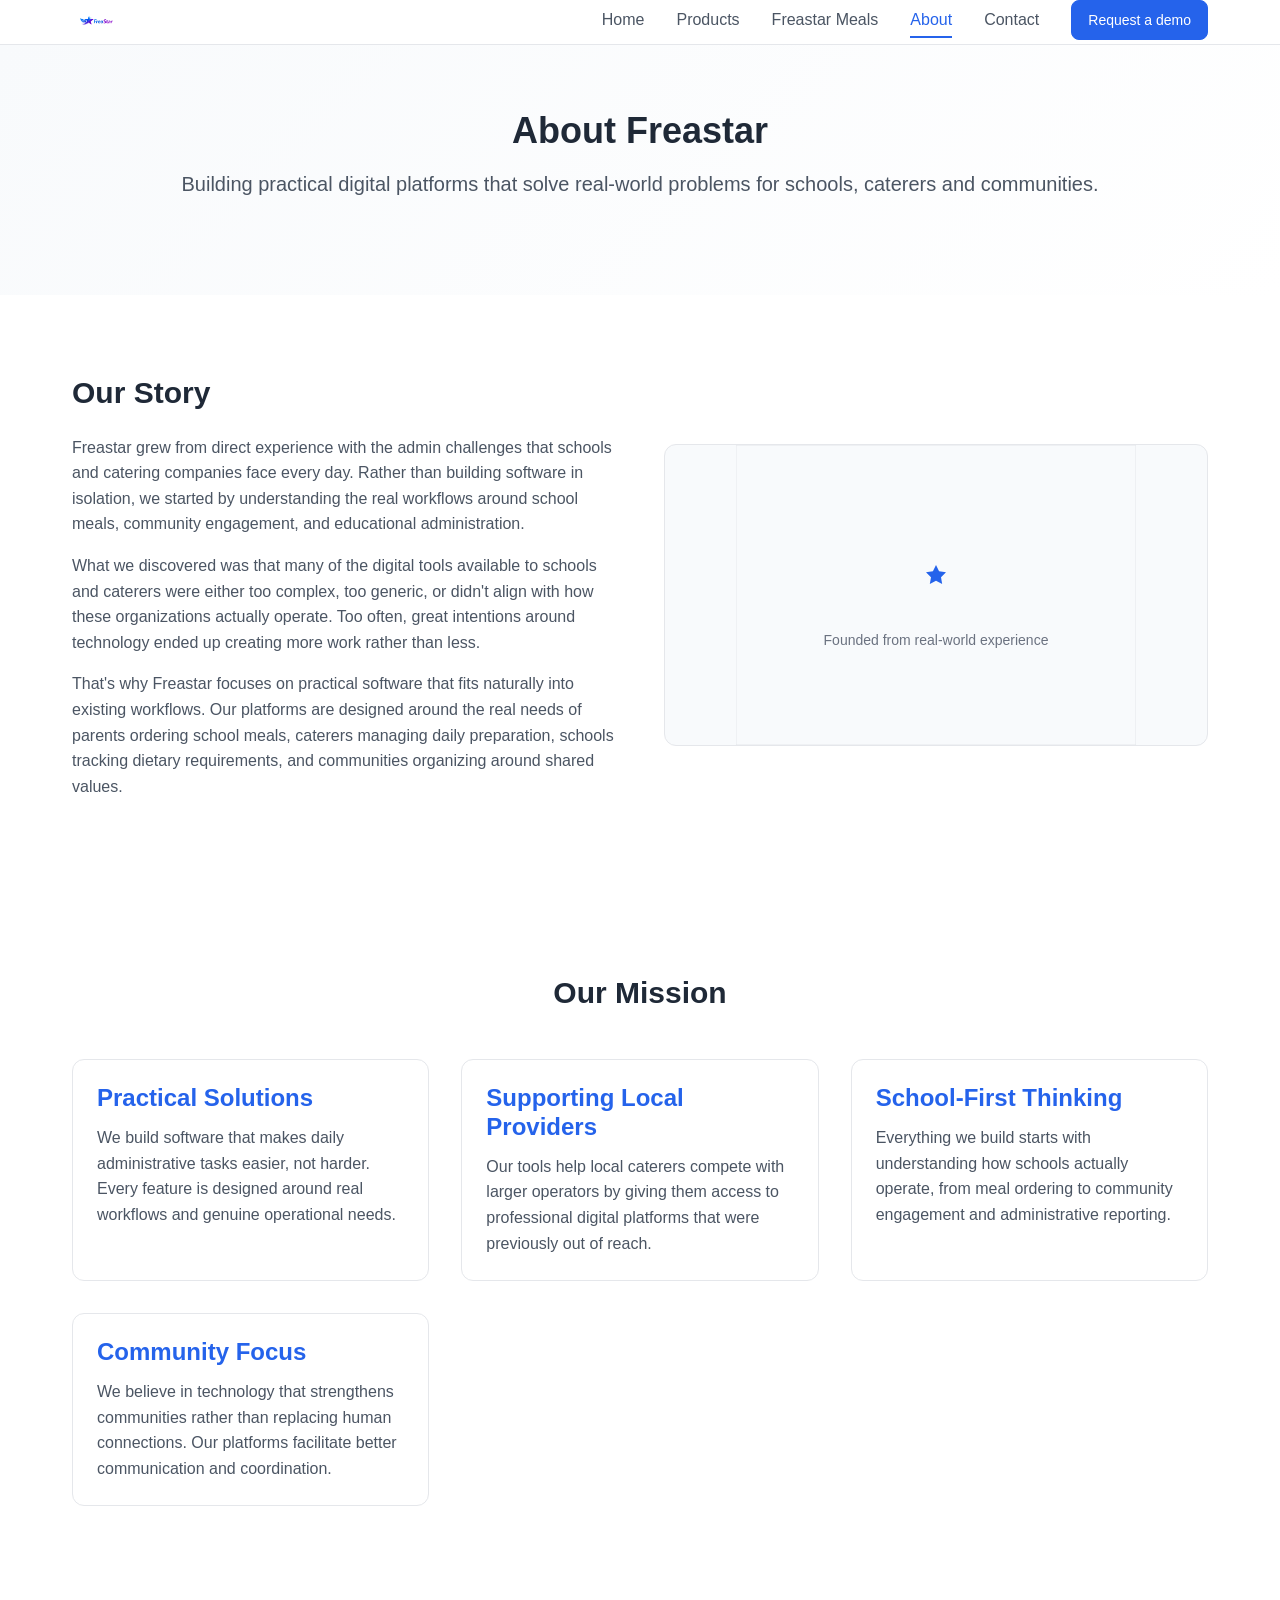
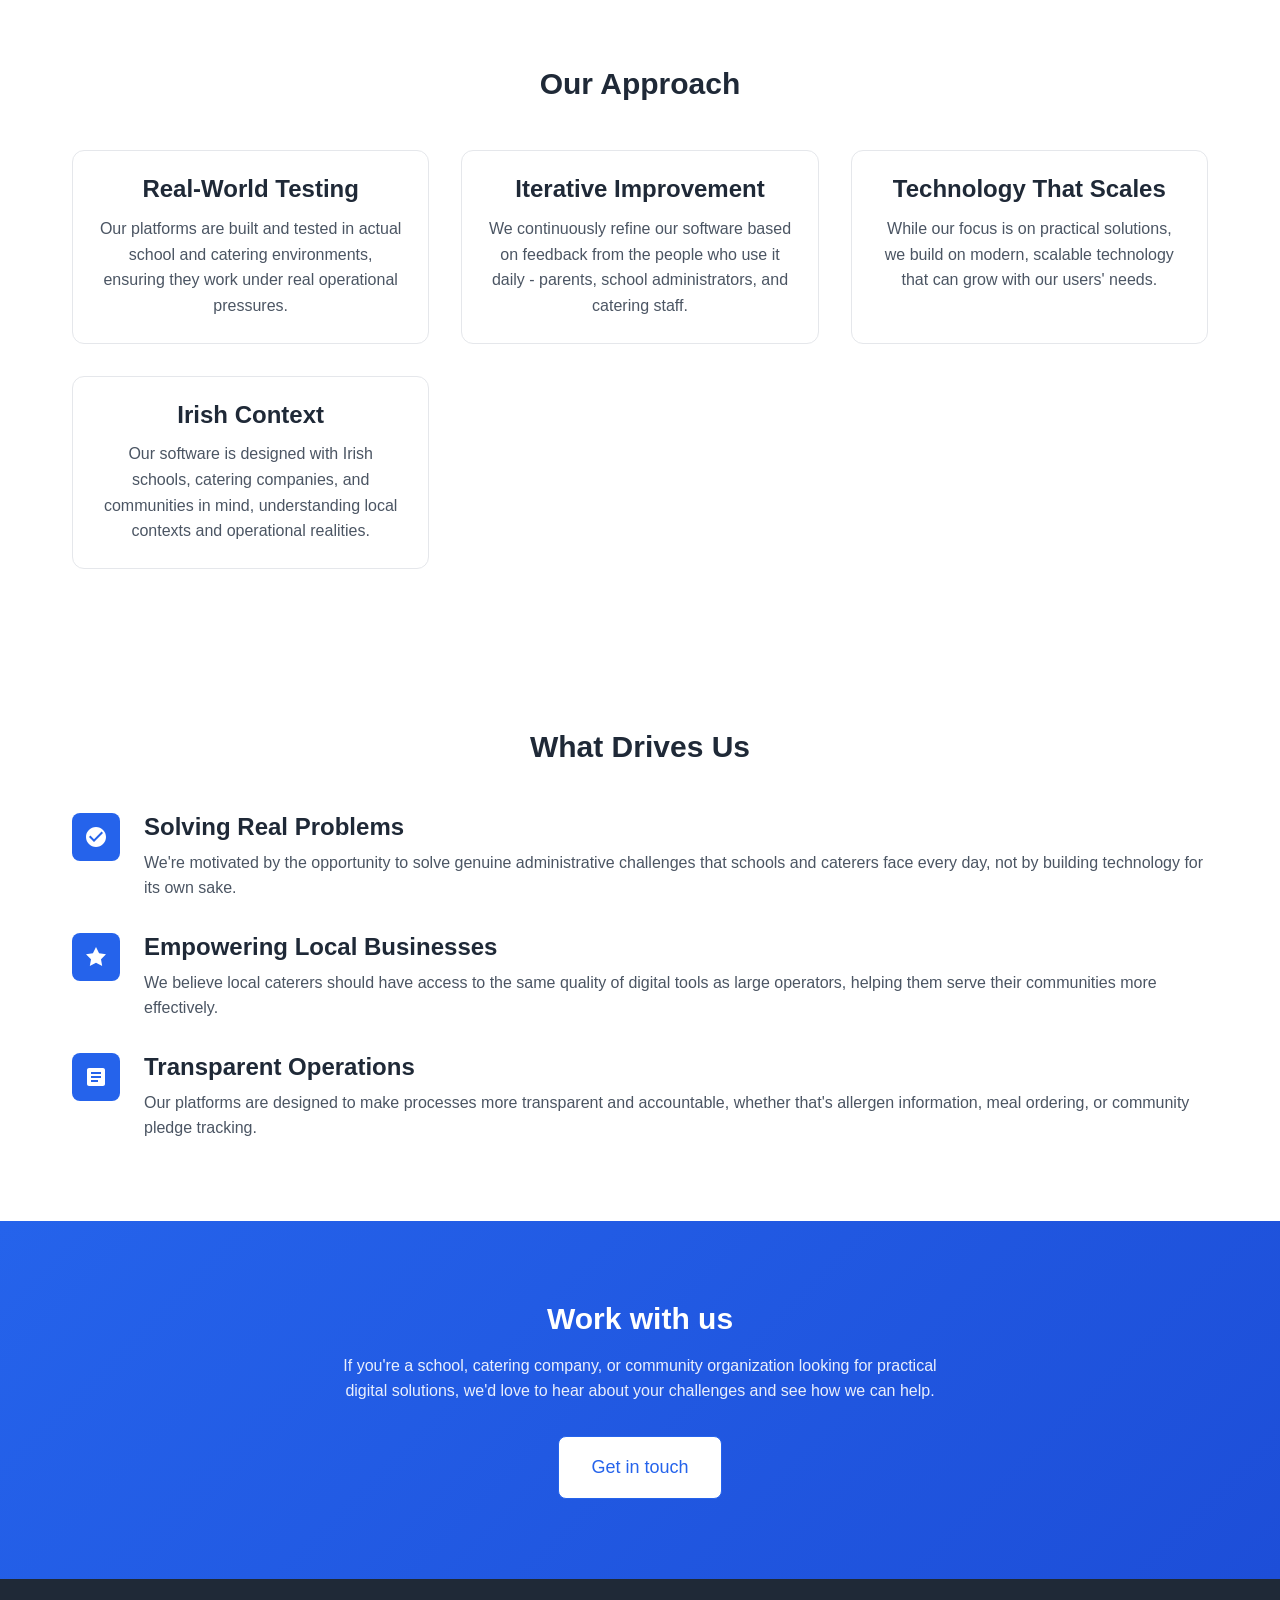
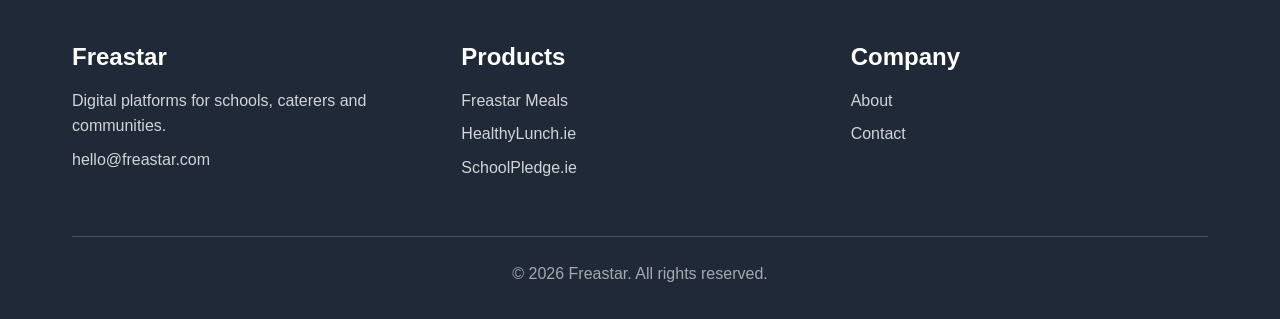
==== about.html @ dcd6482a "Update website with new assets and enhanced visuals Major improvements: - Added new live logo (logo-" ====
<!DOCTYPE html>
<html lang="en">
<head>
    <meta charset="UTF-8">
    <meta name="viewport" content="width=device-width, initial-scale=1.0">
    <title>About - Freastar</title>
    <meta name="description" content="Learn about Freastar's mission to build practical digital platforms for schools, caterers and communities. Founded from real-world school and catering workflows.">
    <link rel="canonical" href="https://freastar.com/about.html">
    
    <!-- Open Graph -->
    <meta property="og:title" content="About - Freastar">
    <meta property="og:description" content="Learn about Freastar's mission to build practical digital platforms for schools, caterers and communities.">
    <meta property="og:type" content="website">
    <meta property="og:url" content="https://freastar.com/about.html">
    
    <!-- Twitter Card -->
    <meta name="twitter:card" content="summary">
    <meta name="twitter:title" content="About - Freastar">
    <meta name="twitter:description" content="Practical digital platforms for schools, caterers and communities.">
    
    <!-- Favicons -->
    <link rel="icon" type="image/x-icon" href="favicon.ico">
    <link rel="icon" type="image/png" sizes="32x32" href="favicon.png">
    <link rel="apple-touch-icon" sizes="192x192" href="favicon.png">
    
    <link rel="stylesheet" href="styles.css">
</head>
<body>
    <header class="header">
        <nav class="nav container">
            <div class="nav__brand">
                <a href="/" class="nav__logo">
                    <img src="logo-live.png" alt="Freastar" class="nav__logo-image">
                </a>
            </div>
            <button class="nav__toggle" aria-label="Toggle navigation" aria-expanded="false">
                <span></span>
                <span></span>
                <span></span>
            </button>
            <ul class="nav__menu">
                <li><a href="/" class="nav__link">Home</a></li>
                <li><a href="products.html" class="nav__link">Products</a></li>
                <li><a href="freastar-meals.html" class="nav__link">Freastar Meals</a></li>
                <li><a href="about.html" class="nav__link nav__link--active">About</a></li>
                <li><a href="contact.html" class="nav__link">Contact</a></li>
                <li><a href="contact.html" class="button button--small">Request a demo</a></li>
            </ul>
        </nav>
    </header>

    <main>
        <section class="hero hero--page">
            <div class="container">
                <h1>About Freastar</h1>
                <p class="hero__subtitle">Building practical digital platforms that solve real-world problems for schools, caterers and communities.</p>
            </div>
        </section>

        <section class="section story">
            <div class="container">
                <div class="content-split">
                    <div class="content-split__text">
                        <h2>Our Story</h2>
                        <p>Freastar grew from direct experience with the admin challenges that schools and catering companies face every day. Rather than building software in isolation, we started by understanding the real workflows around school meals, community engagement, and educational administration.</p>
                        
                        <p>What we discovered was that many of the digital tools available to schools and caterers were either too complex, too generic, or didn't align with how these organizations actually operate. Too often, great intentions around technology ended up creating more work rather than less.</p>
                        
                        <p>That's why Freastar focuses on practical software that fits naturally into existing workflows. Our platforms are designed around the real needs of parents ordering school meals, caterers managing daily preparation, schools tracking dietary requirements, and communities organizing around shared values.</p>
                    </div>
                    <div class="content-split__visual">
                        <div class="placeholder-image">
                            <svg viewBox="0 0 400 300" aria-hidden="true">
                                <rect width="400" height="300" fill="var(--surface)" stroke="var(--border)"/>
                                <path d="M200 120l3.09 6.26L210 127.27l-5 4.87 1.18 6.88L200 135.77l-6.18 3.25L195 132.14 190 127.27l6.91-1.01L200 120z" fill="var(--primary)"/>
                                <text x="200" y="200" text-anchor="middle" fill="var(--muted)" font-size="14">Founded from real-world experience</text>
                            </svg>
                        </div>
                    </div>
                </div>
            </div>
        </section>

        <section class="section mission">
            <div class="container">
                <h2 class="section__title">Our Mission</h2>
                <div class="mission-grid">
                    <div class="mission-card">
                        <h3>Practical Solutions</h3>
                        <p>We build software that makes daily administrative tasks easier, not harder. Every feature is designed around real workflows and genuine operational needs.</p>
                    </div>
                    
                    <div class="mission-card">
                        <h3>Supporting Local Providers</h3>
                        <p>Our tools help local caterers compete with larger operators by giving them access to professional digital platforms that were previously out of reach.</p>
                    </div>
                    
                    <div class="mission-card">
                        <h3>School-First Thinking</h3>
                        <p>Everything we build starts with understanding how schools actually operate, from meal ordering to community engagement and administrative reporting.</p>
                    </div>
                    
                    <div class="mission-card">
                        <h3>Community Focus</h3>
                        <p>We believe in technology that strengthens communities rather than replacing human connections. Our platforms facilitate better communication and coordination.</p>
                    </div>
                </div>
            </div>
        </section>

        <section class="section approach">
            <div class="container">
                <h2 class="section__title">Our Approach</h2>
                <div class="card-grid card-grid--two">
                    <div class="feature-card">
                        <h3>Real-World Testing</h3>
                        <p>Our platforms are built and tested in actual school and catering environments, ensuring they work under real operational pressures.</p>
                    </div>
                    
                    <div class="feature-card">
                        <h3>Iterative Improvement</h3>
                        <p>We continuously refine our software based on feedback from the people who use it daily - parents, school administrators, and catering staff.</p>
                    </div>
                    
                    <div class="feature-card">
                        <h3>Technology That Scales</h3>
                        <p>While our focus is on practical solutions, we build on modern, scalable technology that can grow with our users' needs.</p>
                    </div>
                    
                    <div class="feature-card">
                        <h3>Irish Context</h3>
                        <p>Our software is designed with Irish schools, catering companies, and communities in mind, understanding local contexts and operational realities.</p>
                    </div>
                </div>
            </div>
        </section>

        <section class="section values">
            <div class="container">
                <h2 class="section__title">What Drives Us</h2>
                <div class="values-list">
                    <div class="value-item">
                        <div class="value-item__icon">
                            <svg viewBox="0 0 24 24" aria-hidden="true">
                                <path d="M12 2C6.48 2 2 6.48 2 12s4.48 10 10 10 10-4.48 10-10S17.52 2 12 2zm-2 15l-5-5 1.41-1.41L10 14.17l7.59-7.59L19 8l-9 9z"/>
                            </svg>
                        </div>
                        <div class="value-item__content">
                            <h3>Solving Real Problems</h3>
                            <p>We're motivated by the opportunity to solve genuine administrative challenges that schools and caterers face every day, not by building technology for its own sake.</p>
                        </div>
                    </div>
                    
                    <div class="value-item">
                        <div class="value-item__icon">
                            <svg viewBox="0 0 24 24" aria-hidden="true">
                                <path d="M12 2l3.09 6.26L22 9.27l-5 4.87 1.18 6.88L12 17.77l-6.18 3.25L7 14.14 2 9.27l6.91-1.01L12 2z"/>
                            </svg>
                        </div>
                        <div class="value-item__content">
                            <h3>Empowering Local Businesses</h3>
                            <p>We believe local caterers should have access to the same quality of digital tools as large operators, helping them serve their communities more effectively.</p>
                        </div>
                    </div>
                    
                    <div class="value-item">
                        <div class="value-item__icon">
                            <svg viewBox="0 0 24 24" aria-hidden="true">
                                <path d="M19 3H5c-1.1 0-2 .9-2 2v14c0 1.1.9 2 2 2h14c1.1 0 2-.9 2-2V5c0-1.1-.9-2-2-2zm-5 14H7v-2h7v2zm3-4H7v-2h10v2zm0-4H7V7h10v2z"/>
                            </svg>
                        </div>
                        <div class="value-item__content">
                            <h3>Transparent Operations</h3>
                            <p>Our platforms are designed to make processes more transparent and accountable, whether that's allergen information, meal ordering, or community pledge tracking.</p>
                        </div>
                    </div>
                </div>
            </div>
        </section>

        <section class="section cta">
            <div class="container">
                <div class="cta__content">
                    <h2>Work with us</h2>
                    <p>If you're a school, catering company, or community organization looking for practical digital solutions, we'd love to hear about your challenges and see how we can help.</p>
                    <a href="contact.html" class="button button--primary button--large">Get in touch</a>
                </div>
            </div>
        </section>
    </main>

    <footer class="footer">
        <div class="container">
            <div class="footer__content">
                <div class="footer__section">
                    <h3>Freastar</h3>
                    <p>Digital platforms for schools, caterers and communities.</p>
                    <p><a href="mailto:hello@freastar.com">hello@freastar.com</a></p>
                </div>
                
                <div class="footer__section">
                    <h3>Products</h3>
                    <ul>
                        <li><a href="freastar-meals.html">Freastar Meals</a></li>
                        <li><a href="healthylunch.html">HealthyLunch.ie</a></li>
                        <li><a href="schoolpledge.html">SchoolPledge.ie</a></li>
                    </ul>
                </div>
                
                <div class="footer__section">
                    <h3>Company</h3>
                    <ul>
                        <li><a href="about.html">About</a></li>
                        <li><a href="contact.html">Contact</a></li>
                    </ul>
                </div>
            </div>
            
            <div class="footer__bottom">
                <p>&copy; 2026 Freastar. All rights reserved.</p>
            </div>
        </div>
    </footer>

    <script src="script.js"></script>
</body>
</html>
---- styles.css ----
/* ===================================================================
   CSS CUSTOM PROPERTIES
   =================================================================== */

:root {
    /* Colors */
    --primary: #2563eb;
    --primary-dark: #1d4ed8;
    --accent: #3b82f6;
    --text: #1f2937;
    --text-light: #4b5563;
    --muted: #6b7280;
    --bg: #ffffff;
    --surface: #f8fafc;
    --border: #e5e7eb;
    --border-light: #f3f4f6;
    --success: #059669;
    --warning: #d97706;
    --error: #dc2626;
    
    /* Typography */
    --font-family: -apple-system, BlinkMacSystemFont, 'Segoe UI', Roboto, Oxygen, Ubuntu, Cantarell, sans-serif;
    --font-size-xs: 0.75rem;
    --font-size-sm: 0.875rem;
    --font-size-base: 1rem;
    --font-size-lg: 1.125rem;
    --font-size-xl: 1.25rem;
    --font-size-2xl: 1.5rem;
    --font-size-3xl: 1.875rem;
    --font-size-4xl: 2.25rem;
    --font-size-5xl: 3rem;
    
    /* Spacing */
    --space-1: 0.25rem;
    --space-2: 0.5rem;
    --space-3: 0.75rem;
    --space-4: 1rem;
    --space-5: 1.25rem;
    --space-6: 1.5rem;
    --space-8: 2rem;
    --space-10: 2.5rem;
    --space-12: 3rem;
    --space-16: 4rem;
    --space-20: 5rem;
    --space-24: 6rem;
    
    /* Layout */
    --container-max-width: 1200px;
    --container-padding: 1rem;
    --border-radius: 0.5rem;
    --border-radius-lg: 0.75rem;
    --shadow: 0 1px 3px 0 rgb(0 0 0 / 0.1), 0 1px 2px -1px rgb(0 0 0 / 0.1);
    --shadow-md: 0 4px 6px -1px rgb(0 0 0 / 0.1), 0 2px 4px -2px rgb(0 0 0 / 0.1);
    --shadow-lg: 0 10px 15px -3px rgb(0 0 0 / 0.1), 0 4px 6px -4px rgb(0 0 0 / 0.1);
    
    /* Breakpoints - for reference */
    --breakpoint-sm: 640px;
    --breakpoint-md: 768px;
    --breakpoint-lg: 1024px;
    --breakpoint-xl: 1280px;
}

/* ===================================================================
   RESET & BASE STYLES
   =================================================================== */

* {
    box-sizing: border-box;
}

html {
    font-size: 16px;
    line-height: 1.5;
    -webkit-text-size-adjust: 100%;
    -webkit-font-smoothing: antialiased;
    -moz-osx-font-smoothing: grayscale;
}

body {
    margin: 0;
    font-family: var(--font-family);
    font-size: var(--font-size-base);
    line-height: 1.6;
    color: var(--text);
    background-color: var(--bg);
}

img {
    max-width: 100%;
    height: auto;
}

a {
    color: var(--primary);
    text-decoration: none;
    transition: color 0.2s ease;
}

a:hover {
    color: var(--primary-dark);
    text-decoration: underline;
}

a:focus {
    outline: 2px solid var(--primary);
    outline-offset: 2px;
}

/* ===================================================================
   TYPOGRAPHY
   =================================================================== */

h1, h2, h3, h4, h5, h6 {
    margin: 0 0 var(--space-4) 0;
    font-weight: 600;
    line-height: 1.2;
    color: var(--text);
}

h1 {
    font-size: var(--font-size-4xl);
    font-weight: 700;
}

h2 {
    font-size: var(--font-size-3xl);
}

h3 {
    font-size: var(--font-size-2xl);
}

h4 {
    font-size: var(--font-size-xl);
}

h5 {
    font-size: var(--font-size-lg);
}

h6 {
    font-size: var(--font-size-base);
}

p {
    margin: 0 0 var(--space-4) 0;
    color: var(--text-light);
}

ul, ol {
    margin: 0 0 var(--space-4) 0;
    padding-left: var(--space-6);
    color: var(--text-light);
}

li {
    margin-bottom: var(--space-1);
}

/* ===================================================================
   LAYOUT UTILITIES
   =================================================================== */

.container {
    max-width: var(--container-max-width);
    margin: 0 auto;
    padding: 0 var(--container-padding);
}

.section {
    padding: var(--space-16) 0;
}

.section__title {
    text-align: center;
    margin-bottom: var(--space-12);
}

.section__intro {
    text-align: center;
    font-size: var(--font-size-lg);
    max-width: 800px;
    margin: 0 auto var(--space-12) auto;
    color: var(--text-light);
}

.eyebrow {
    display: inline-block;
    font-size: var(--font-size-sm);
    font-weight: 600;
    text-transform: uppercase;
    letter-spacing: 0.05em;
    color: var(--primary);
    margin-bottom: var(--space-2);
}

.badge {
    display: inline-block;
    padding: var(--space-1) var(--space-3);
    background-color: var(--surface);
    color: var(--text);
    border-radius: var(--border-radius);
    font-size: var(--font-size-sm);
    font-weight: 500;
}

/* ===================================================================
   GRID SYSTEMS
   =================================================================== */

.card-grid {
    display: grid;
    gap: var(--space-8);
    grid-template-columns: 1fr;
}

.card-grid--two {
    grid-template-columns: repeat(auto-fit, minmax(300px, 1fr));
}

.card-grid--three {
    grid-template-columns: repeat(auto-fit, minmax(280px, 1fr));
}

.features-grid {
    display: grid;
    gap: var(--space-6);
    grid-template-columns: repeat(auto-fit, minmax(250px, 1fr));
}

.products-grid {
    display: grid;
    gap: var(--space-10);
    grid-template-columns: 1fr;
}

.contact-grid {
    display: grid;
    gap: var(--space-12);
    grid-template-columns: 1fr;
}

.mission-grid {
    display: grid;
    gap: var(--space-8);
    grid-template-columns: repeat(auto-fit, minmax(280px, 1fr));
}

.faq-grid {
    display: grid;
    gap: var(--space-8);
    grid-template-columns: repeat(auto-fit, minmax(300px, 1fr));
}

/* ===================================================================
   HEADER & NAVIGATION
   =================================================================== */

.header {
    background-color: var(--bg);
    border-bottom: 1px solid var(--border);
    position: sticky;
    top: 0;
    z-index: 100;
    backdrop-filter: blur(8px);
}

.nav {
    display: flex;
    align-items: center;
    justify-content: space-between;
    padding: var(--space-4) var(--container-padding);
}

.nav__brand {
    flex-shrink: 0;
}

.nav__logo {
    display: flex;
    align-items: center;
    text-decoration: none;
}

.nav__logo:hover {
    text-decoration: none;
}

.nav__logo-image {
    height: 36px;
    width: auto;
    transition: transform 0.2s ease;
}

.nav__logo:hover .nav__logo-image {
    transform: scale(1.05);
}

.nav__logo-fallback {
    display: none;
    align-items: center;
    gap: var(--space-2);
    font-size: var(--font-size-xl);
    font-weight: 700;
    color: var(--text);
}

.star-icon {
    width: 24px;
    height: 24px;
    fill: var(--primary);
}

.nav__toggle {
    display: none;
    flex-direction: column;
    gap: 4px;
    background: none;
    border: none;
    padding: var(--space-2);
    cursor: pointer;
}

.nav__toggle span {
    width: 24px;
    height: 2px;
    background-color: var(--text);
    transition: all 0.2s ease;
}

.nav__menu {
    display: flex;
    align-items: center;
    gap: var(--space-8);
    list-style: none;
    margin: 0;
    padding: 0;
}

.nav__link {
    font-weight: 500;
    color: var(--text-light);
    text-decoration: none;
    padding: var(--space-2) 0;
    border-bottom: 2px solid transparent;
    transition: all 0.2s ease;
}

.nav__link:hover {
    color: var(--primary);
    text-decoration: none;
}

.nav__link--active {
    color: var(--primary);
    border-bottom-color: var(--primary);
}

/* ===================================================================
   BUTTONS
   =================================================================== */

.button {
    display: inline-block;
    padding: var(--space-3) var(--space-6);
    background-color: var(--primary);
    color: white;
    text-decoration: none;
    border-radius: var(--border-radius);
    font-weight: 500;
    transition: all 0.2s ease;
    border: 1px solid var(--primary);
    cursor: pointer;
    font-size: var(--font-size-base);
    text-align: center;
}

.button:hover {
    background-color: var(--primary-dark);
    border-color: var(--primary-dark);
    color: white;
    text-decoration: none;
    transform: translateY(-1px);
    box-shadow: var(--shadow-md);
}

.button:focus {
    outline: 2px solid var(--primary);
    outline-offset: 2px;
}

.button--small {
    padding: var(--space-2) var(--space-4);
    font-size: var(--font-size-sm);
}

.button--large {
    padding: var(--space-4) var(--space-8);
    font-size: var(--font-size-lg);
}

.button--secondary {
    background-color: transparent;
    color: var(--primary);
    border-color: var(--border);
}

.button--secondary:hover {
    background-color: var(--surface);
    color: var(--primary-dark);
    border-color: var(--primary);
}

.button--outline {
    background-color: transparent;
    color: var(--primary);
    border-color: var(--primary);
}

.button--outline:hover {
    background-color: var(--primary);
    color: white;
}

.button:disabled {
    opacity: 0.5;
    cursor: not-allowed;
    transform: none;
}

.button:disabled:hover {
    background-color: var(--primary);
    transform: none;
    box-shadow: none;
}

/* ===================================================================
   CARDS
   =================================================================== */

.product-card {
    background-color: var(--bg);
    border: 1px solid var(--border);
    border-radius: var(--border-radius-lg);
    padding: var(--space-8);
    box-shadow: var(--shadow);
    transition: all 0.2s ease;
}

.product-card:hover {
    transform: translateY(-4px);
    box-shadow: var(--shadow-lg);
}

.product-card__header h3 {
    margin-bottom: var(--space-2);
}

.product-card__subtitle {
    color: var(--muted);
    font-size: var(--font-size-sm);
    margin-bottom: var(--space-4);
}

.product-card__content {
    margin-bottom: var(--space-6);
}

.product-card__footer {
    margin-top: auto;
}

.product-detail-card {
    background-color: var(--bg);
    border: 1px solid var(--border);
    border-radius: var(--border-radius-lg);
    padding: var(--space-10);
    box-shadow: var(--shadow);
}

.product-detail-card__header h2 {
    margin-bottom: var(--space-2);
}

.product-detail-card__subtitle {
    color: var(--muted);
    font-size: var(--font-size-lg);
    margin-bottom: var(--space-6);
}

.product-detail-card__content h3 {
    margin: var(--space-6) 0 var(--space-3) 0;
    font-size: var(--font-size-lg);
}

.product-detail-card__footer {
    margin-top: var(--space-8);
    display: flex;
    gap: var(--space-4);
    flex-wrap: wrap;
}

.feature-card {
    text-align: center;
    padding: var(--space-6);
    background-color: var(--bg);
    border: 1px solid var(--border);
    border-radius: var(--border-radius-lg);
    transition: all 0.2s ease;
}

.feature-card:hover {
    border-color: var(--primary);
    box-shadow: var(--shadow-md);
}

.feature-card__icon {
    margin-bottom: var(--space-4);
}

.feature-card__icon svg {
    width: 48px;
    height: 48px;
    fill: var(--primary);
}

.feature-card__icon img {
    width: 48px;
    height: 48px;
    object-fit: contain;
}

.feature-card h3 {
    margin-bottom: var(--space-3);
    color: var(--text);
}

.feature-card p {
    margin: 0;
    color: var(--text-light);
}

.feature-item {
    padding: var(--space-4);
    background-color: var(--surface);
    border-radius: var(--border-radius);
}

.feature-item h3 {
    margin-bottom: var(--space-2);
    font-size: var(--font-size-lg);
}

.feature-item p {
    margin: 0;
    color: var(--text-light);
}

.mission-card {
    padding: var(--space-6);
    background-color: var(--bg);
    border: 1px solid var(--border);
    border-radius: var(--border-radius-lg);
}

.mission-card h3 {
    margin-bottom: var(--space-3);
    color: var(--primary);
}

.mission-card p {
    margin: 0;
}

.benefit-card {
    padding: var(--space-6);
    background-color: var(--surface);
    border-radius: var(--border-radius-lg);
}

.benefit-card h3 {
    margin-bottom: var(--space-3);
    color: var(--text);
}

.benefit-card p {
    margin: 0;
}

/* ===================================================================
   HERO SECTIONS
   =================================================================== */

.hero {
    padding: var(--space-20) 0;
    background: linear-gradient(135deg, var(--surface) 0%, var(--bg) 100%);
    text-align: center;
}

.hero--page {
    padding: var(--space-16) 0;
}

.hero__content {
    max-width: 800px;
    margin: 0 auto;
}

.hero__title {
    margin-bottom: var(--space-6);
    font-size: var(--font-size-5xl);
    font-weight: 700;
    color: var(--text);
}

.hero__subtitle {
    font-size: var(--font-size-xl);
    color: var(--text-light);
    margin-bottom: var(--space-8);
    line-height: 1.5;
}

.hero__actions {
    display: flex;
    gap: var(--space-4);
    justify-content: center;
    flex-wrap: wrap;
    margin-bottom: var(--space-8);
}

.hero__highlight {
    padding: var(--space-4);
    background-color: var(--bg);
    border: 1px solid var(--primary);
    border-radius: var(--border-radius);
    color: var(--primary);
    font-weight: 500;
}

.hero__visual {
    margin-top: var(--space-8);
    text-align: center;
}

.hero__image {
    max-width: 100%;
    height: auto;
    border-radius: var(--border-radius-lg);
    box-shadow: var(--shadow-lg);
}

/* ===================================================================
   STEPS & PROCESSES
   =================================================================== */

.steps {
    display: grid;
    gap: var(--space-8);
    grid-template-columns: 1fr;
}

.step {
    display: flex;
    gap: var(--space-6);
    align-items: flex-start;
}

.step__number {
    flex-shrink: 0;
    width: 48px;
    height: 48px;
    background-color: var(--primary);
    color: white;
    border-radius: 50%;
    display: flex;
    align-items: center;
    justify-content: center;
    font-weight: 600;
    font-size: var(--font-size-lg);
}

.step__content h3 {
    margin-bottom: var(--space-2);
}

.step__content p {
    margin: 0;
    color: var(--text-light);
}

/* ===================================================================
   CONTENT LAYOUTS
   =================================================================== */

.content-split {
    display: grid;
    gap: var(--space-12);
    align-items: center;
    grid-template-columns: 1fr;
}

.content-split__text h2 {
    margin-bottom: var(--space-6);
}

.placeholder-image {
    background-color: var(--surface);
    border: 1px solid var(--border);
    border-radius: var(--border-radius-lg);
    display: flex;
    align-items: center;
    justify-content: center;
    min-height: 300px;
}

.placeholder-image svg {
    width: 100%;
    height: 100%;
    max-width: 400px;
    max-height: 300px;
}

/* ===================================================================
   VALUES & FAQ
   =================================================================== */

.values-list {
    display: grid;
    gap: var(--space-8);
    grid-template-columns: 1fr;
}

.value-item {
    display: flex;
    gap: var(--space-6);
    align-items: flex-start;
}

.value-item__icon {
    flex-shrink: 0;
    width: 48px;
    height: 48px;
    background-color: var(--primary);
    border-radius: var(--border-radius);
    display: flex;
    align-items: center;
    justify-content: center;
}

.value-item__icon svg {
    width: 24px;
    height: 24px;
    fill: white;
}

.value-item__content h3 {
    margin-bottom: var(--space-2);
}

.value-item__content p {
    margin: 0;
}

.faq-item {
    padding: var(--space-6);
    background-color: var(--surface);
    border-radius: var(--border-radius-lg);
}

.faq-item h3 {
    margin-bottom: var(--space-3);
    color: var(--text);
}

.faq-item p {
    margin: 0;
}

/* ===================================================================
   FORMS
   =================================================================== */

.form {
    background-color: var(--bg);
    padding: var(--space-8);
    border: 1px solid var(--border);
    border-radius: var(--border-radius-lg);
}

.form-notice {
    background-color: var(--surface);
    padding: var(--space-4);
    border-radius: var(--border-radius);
    margin-bottom: var(--space-6);
}

.form-notice p {
    margin: 0;
    color: var(--text);
}

.form-group {
    margin-bottom: var(--space-6);
}

.form-label {
    display: block;
    margin-bottom: var(--space-2);
    font-weight: 500;
    color: var(--text);
}

.form-input {
    width: 100%;
    padding: var(--space-3);
    border: 1px solid var(--border);
    border-radius: var(--border-radius);
    font-size: var(--font-size-base);
    transition: border-color 0.2s ease;
    background-color: var(--bg);
}

.form-input:focus {
    outline: none;
    border-color: var(--primary);
    box-shadow: 0 0 0 3px rgb(37 99 235 / 0.1);
}

.form-textarea {
    resize: vertical;
    min-height: 120px;
}

.form-help {
    display: block;
    margin-top: var(--space-1);
    font-size: var(--font-size-sm);
    color: var(--muted);
}

.form-actions {
    margin-top: var(--space-8);
}

.form-note {
    margin-top: var(--space-2);
    font-size: var(--font-size-sm);
    color: var(--muted);
}

/* ===================================================================
   CONTACT PAGE
   =================================================================== */

.contact-details {
    margin-bottom: var(--space-8);
}

.contact-item {
    display: flex;
    gap: var(--space-4);
    align-items: center;
    padding: var(--space-4);
    background-color: var(--surface);
    border-radius: var(--border-radius);
}

.contact-item__icon {
    flex-shrink: 0;
    width: 40px;
    height: 40px;
    background-color: var(--primary);
    border-radius: var(--border-radius);
    display: flex;
    align-items: center;
    justify-content: center;
}

.contact-item__icon svg {
    width: 20px;
    height: 20px;
    fill: white;
}

.contact-item__content h3 {
    margin: 0 0 var(--space-1) 0;
    font-size: var(--font-size-base);
}

.contact-item__content p {
    margin: 0;
    color: var(--text-light);
}

.contact-timing, .contact-services {
    margin-bottom: var(--space-8);
}

.contact-services ul {
    margin: var(--space-3) 0 0 0;
}

.contact-email {
    background-color: var(--bg);
    padding: var(--space-8);
    border: 1px solid var(--border);
    border-radius: var(--border-radius-lg);
    text-align: center;
}

.contact-email h2 {
    margin-bottom: var(--space-4);
    color: var(--text);
}

.email-cta p {
    font-size: var(--font-size-lg);
    color: var(--text-light);
    margin-bottom: var(--space-6);
}

.email-action {
    margin-bottom: var(--space-8);
}

.email-suggestions {
    background-color: var(--surface);
    padding: var(--space-6);
    border-radius: var(--border-radius);
    text-align: left;
}

.email-suggestions h3 {
    margin-bottom: var(--space-4);
    color: var(--text);
    text-align: center;
}

.email-suggestions ul {
    margin: 0;
    color: var(--text-light);
}

.email-suggestions li {
    margin-bottom: var(--space-2);
}

/* ===================================================================
   CTA SECTIONS
   =================================================================== */

.cta {
    background: linear-gradient(135deg, var(--primary) 0%, var(--primary-dark) 100%);
    color: white;
}

.cta__content {
    text-align: center;
    max-width: 600px;
    margin: 0 auto;
}

.cta h2 {
    color: white;
    margin-bottom: var(--space-4);
}

.cta p {
    color: white;
    opacity: 0.9;
    margin-bottom: var(--space-8);
}

.cta__actions {
    display: flex;
    gap: var(--space-4);
    justify-content: center;
    flex-wrap: wrap;
}

.cta .button--primary {
    background-color: white;
    color: var(--primary);
}

.cta .button--primary:hover {
    background-color: var(--surface);
    color: var(--primary-dark);
}

.cta .button--outline {
    border-color: white;
    color: white;
}

.cta .button--outline:hover {
    background-color: white;
    color: var(--primary);
}

/* ===================================================================
   FOOTER
   =================================================================== */

.footer {
    background-color: var(--text);
    color: white;
    padding: var(--space-16) 0 var(--space-8) 0;
}

.footer__content {
    display: grid;
    gap: var(--space-8);
    grid-template-columns: repeat(auto-fit, minmax(250px, 1fr));
    margin-bottom: var(--space-12);
}

.footer__section h3 {
    color: white;
    margin-bottom: var(--space-4);
}

.footer__section p {
    color: rgba(255, 255, 255, 0.8);
    margin-bottom: var(--space-2);
}

.footer__section ul {
    list-style: none;
    padding: 0;
    margin: 0;
}

.footer__section ul li {
    margin-bottom: var(--space-2);
}

.footer__section ul a {
    color: rgba(255, 255, 255, 0.8);
    text-decoration: none;
    transition: color 0.2s ease;
}

.footer__section ul a:hover {
    color: white;
    text-decoration: underline;
}

.footer__section a {
    color: rgba(255, 255, 255, 0.8);
    text-decoration: none;
}

.footer__section a:hover {
    color: white;
    text-decoration: underline;
}

.footer__bottom {
    border-top: 1px solid rgba(255, 255, 255, 0.2);
    padding-top: var(--space-6);
    text-align: center;
}

.footer__bottom p {
    color: rgba(255, 255, 255, 0.6);
    margin: 0;
}

/* ===================================================================
   RESPONSIVE DESIGN
   =================================================================== */

@media (max-width: 767px) {
    /* Mobile navigation */
    .nav__toggle {
        display: flex;
    }
    
    .nav__menu {
        display: none;
        position: absolute;
        top: 100%;
        left: 0;
        right: 0;
        background-color: var(--bg);
        border-top: 1px solid var(--border);
        flex-direction: column;
        align-items: stretch;
        padding: var(--space-4);
        gap: var(--space-2);
        box-shadow: var(--shadow-lg);
    }
    
    .nav__menu.nav__menu--open {
        display: flex;
    }
    
    .nav__link {
        padding: var(--space-3);
        text-align: center;
        border-bottom: none;
        border-radius: var(--border-radius);
    }
    
    .nav__link:hover, .nav__link--active {
        background-color: var(--surface);
    }
    
    /* Typography adjustments */
    .hero__title {
        font-size: var(--font-size-3xl);
    }
    
    .hero__subtitle {
        font-size: var(--font-size-lg);
    }
    
    .section__title {
        font-size: var(--font-size-2xl);
    }
    
    /* Layout adjustments */
    .hero__actions {
        flex-direction: column;
        align-items: center;
    }
    
    .step {
        flex-direction: column;
        text-align: center;
    }
    
    .step__number {
        align-self: center;
    }
    
    .value-item {
        flex-direction: column;
        text-align: center;
    }
    
    .value-item__icon {
        align-self: center;
    }
    
    .contact-grid {
        gap: var(--space-8);
    }
    
    .product-detail-card__footer {
        flex-direction: column;
    }
    
    .cta__actions {
        flex-direction: column;
        align-items: center;
    }
}

@media (min-width: 768px) {
    .container {
        padding: 0 var(--space-8);
    }
    
    .content-split {
        grid-template-columns: 1fr 1fr;
    }
    
    .contact-grid {
        grid-template-columns: 1fr 1.2fr;
        align-items: start;
    }
    
    .steps {
        grid-template-columns: 1fr 1fr;
    }
}

@media (min-width: 1024px) {
    .hero__title {
        font-size: var(--font-size-5xl);
    }
    
    .section {
        padding: var(--space-20) 0;
    }
    
    .products-grid {
        gap: var(--space-12);
    }
}

/* ===================================================================
   ACCESSIBILITY
   =================================================================== */

@media (prefers-reduced-motion: reduce) {
    * {
        animation-duration: 0.01ms !important;
        animation-iteration-count: 1 !important;
        transition-duration: 0.01ms !important;
    }
}

.sr-only {
    position: absolute;
    width: 1px;
    height: 1px;
    padding: 0;
    margin: -1px;
    overflow: hidden;
    clip: rect(0, 0, 0, 0);
    white-space: nowrap;
    border: 0;
}

/* Focus styles */
.nav__link:focus,
.button:focus,
.form-input:focus {
    outline: 2px solid var(--primary);
    outline-offset: 2px;
}

/* High contrast adjustments */
@media (prefers-contrast: high) {
    :root {
        --border: #000000;
        --text-light: #000000;
    }
}

/* ===================================================================
   PRINT STYLES
   =================================================================== */

@media print {
    .header,
    .footer,
    .nav__toggle,
    .button {
        display: none;
    }
    
    .section {
        padding: var(--space-8) 0;
    }
    
    * {
        color: #000 !important;
        background: #fff !important;
    }
}
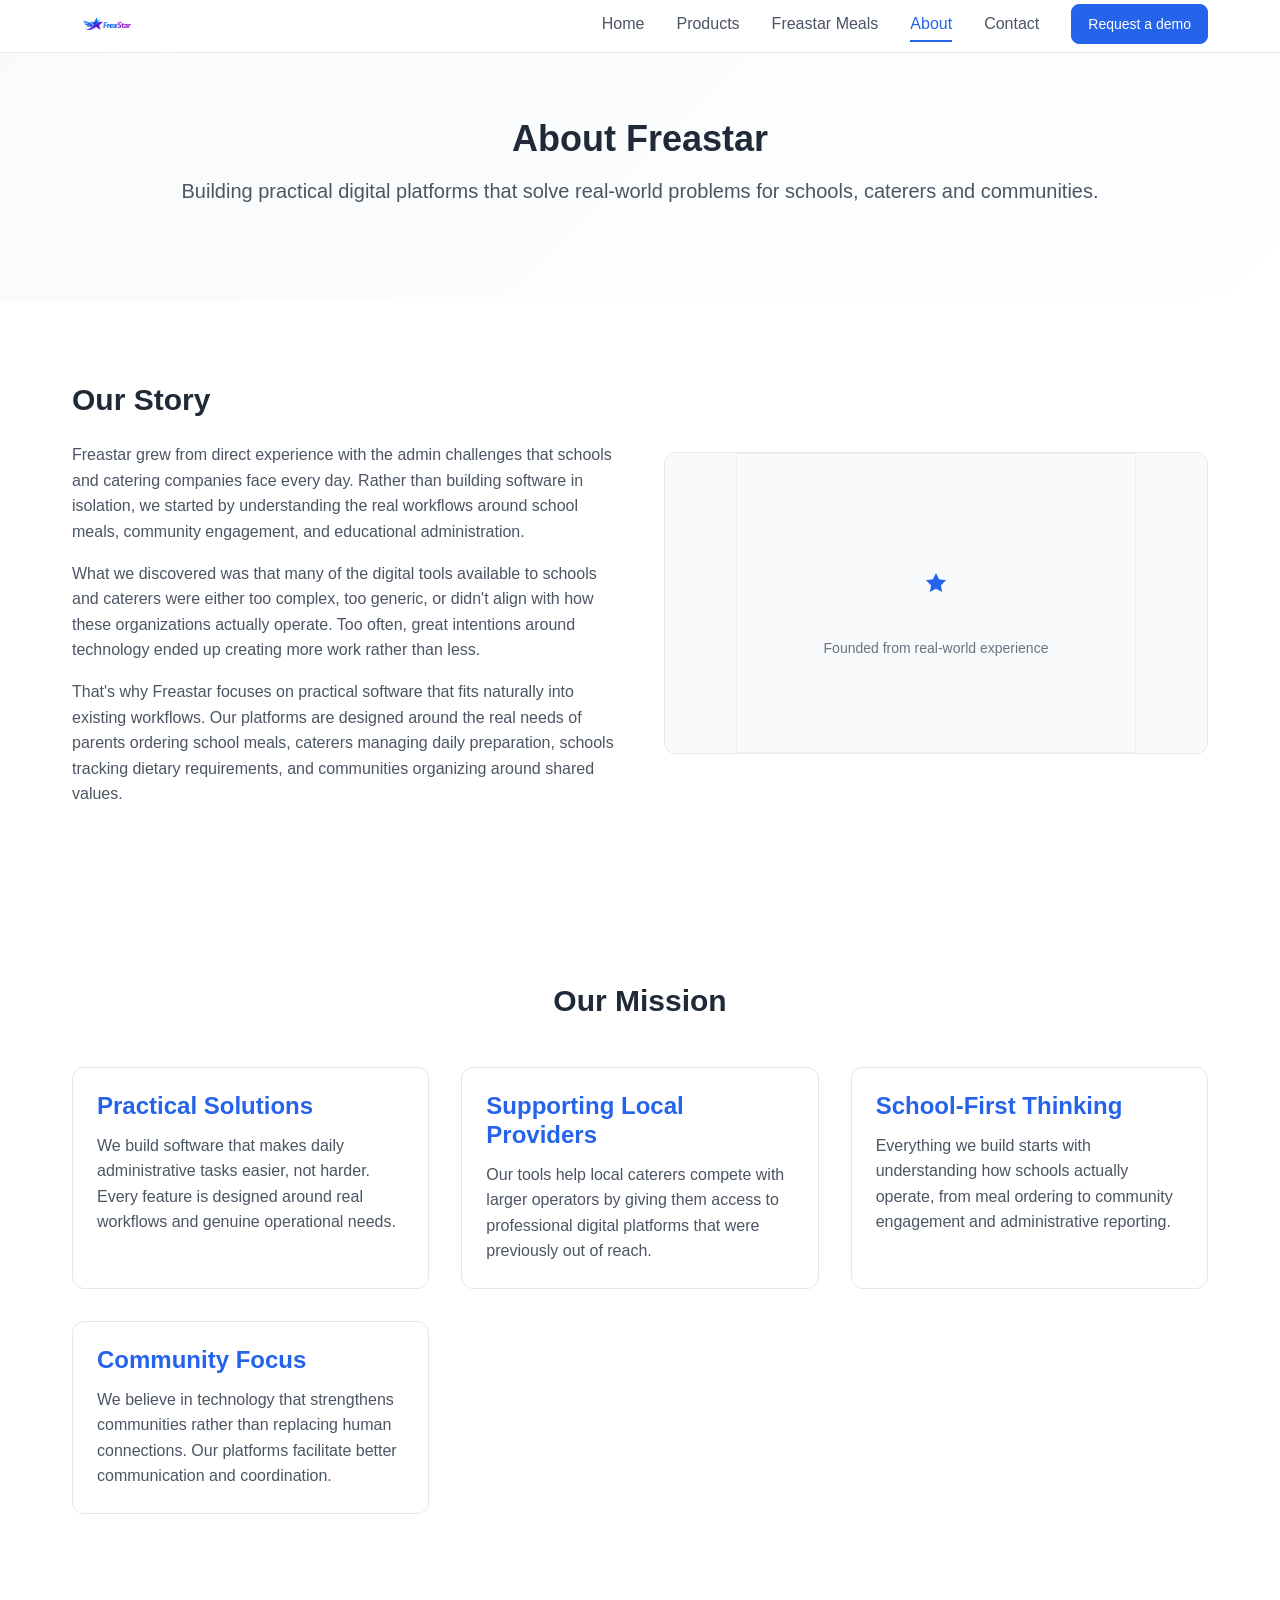
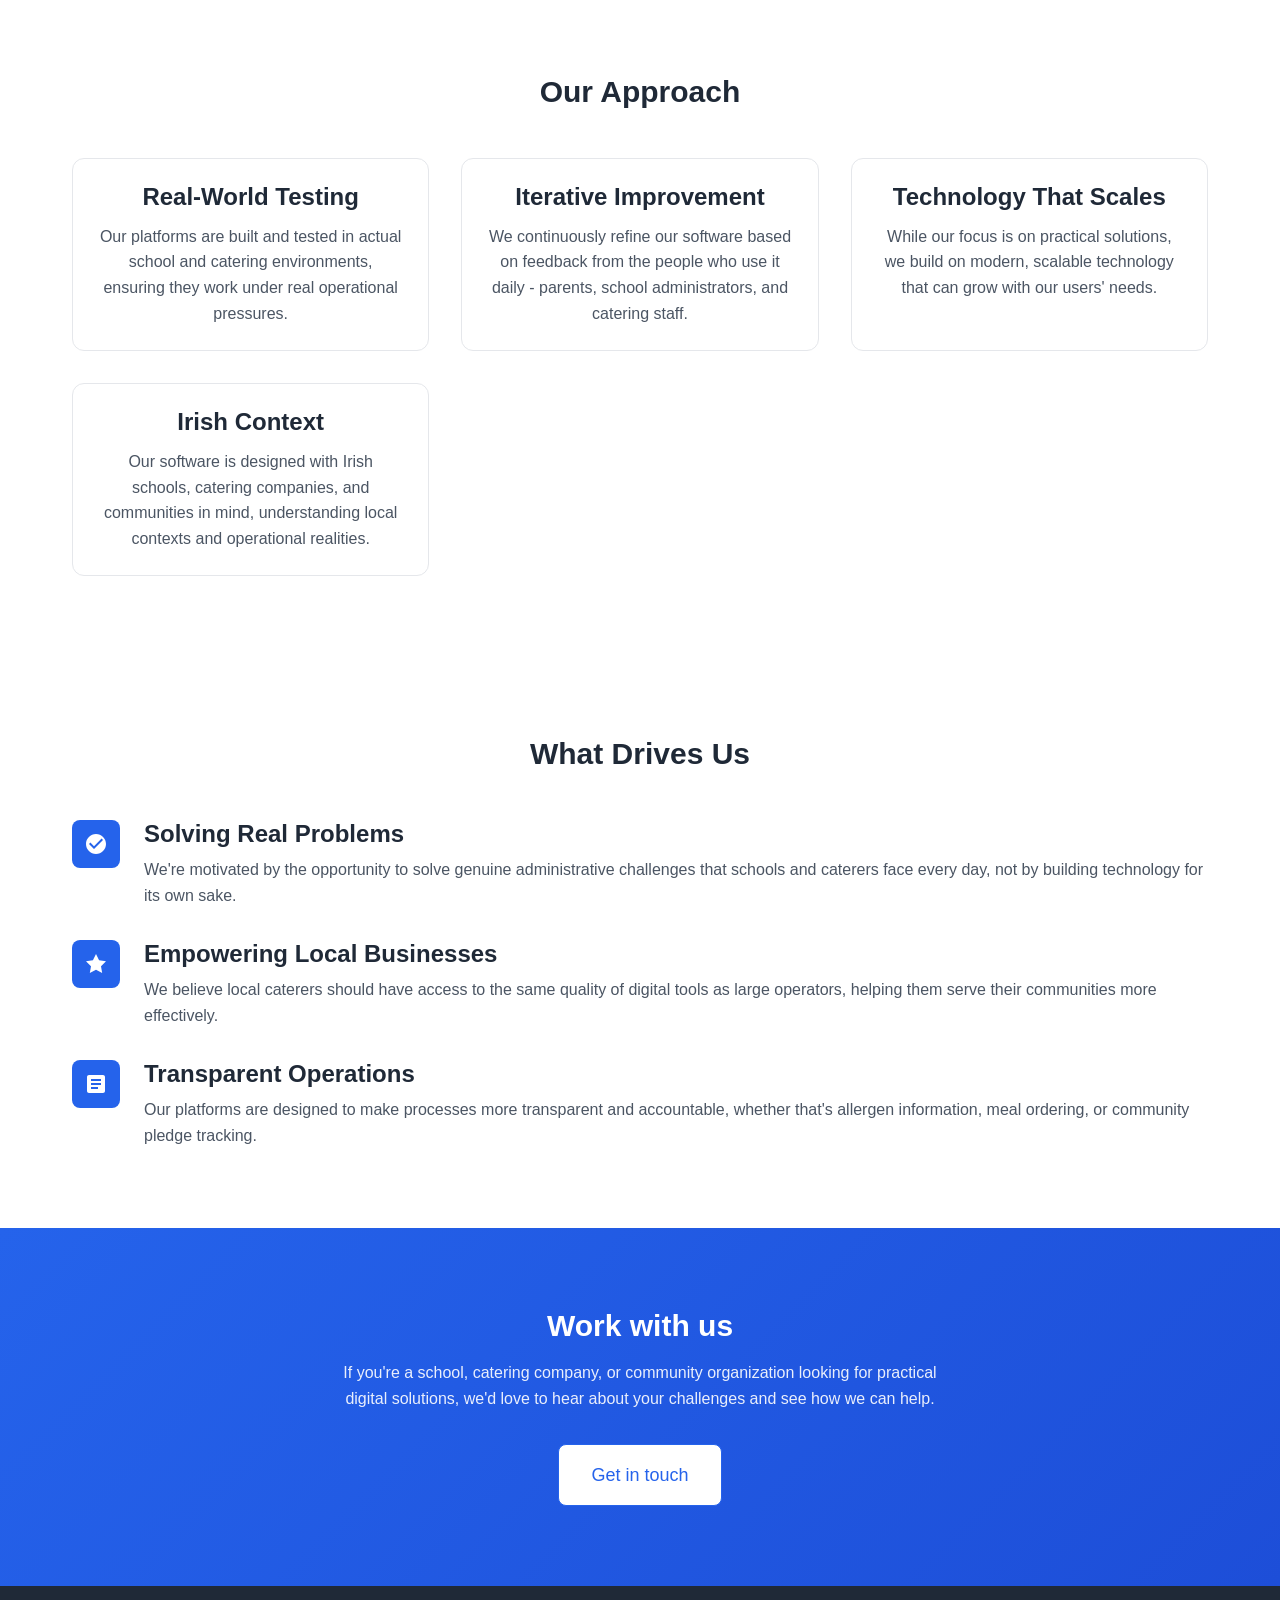
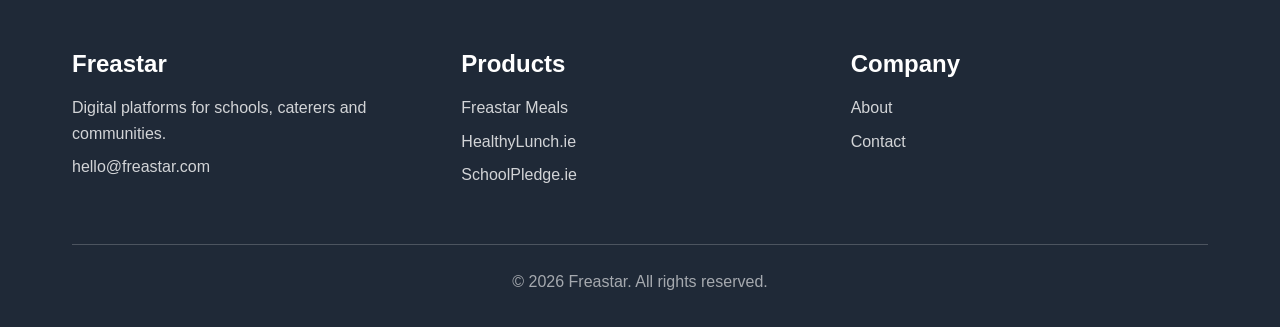
==== commit 987612f8: "Organize assets and update to use navigation logo - All images now properly organized in assets/ fol" ====
--- a/about.html
+++ b/about.html
@@ -30,7 +30,7 @@
         <nav class="nav container">
             <div class="nav__brand">
                 <a href="/" class="nav__logo">
-                    <img src="logo-live.png" alt="Freastar" class="nav__logo-image">
+                    <img src="assets/freastar-logo-nav.png" alt="Freastar" class="nav__logo-image">
                 </a>
             </div>
             <button class="nav__toggle" aria-label="Toggle navigation" aria-expanded="false">
--- a/styles.css
+++ b/styles.css
@@ -269,7 +269,7 @@
     display: flex;
     align-items: center;
     justify-content: space-between;
-    padding: var(--space-4) var(--container-padding);
+    padding: var(--space-3) var(--container-padding);
 }
 
 .nav__brand {
@@ -287,7 +287,7 @@
 }
 
 .nav__logo-image {
-    height: 36px;
+    height: 52px;
     width: auto;
     transition: transform 0.2s ease;
 }
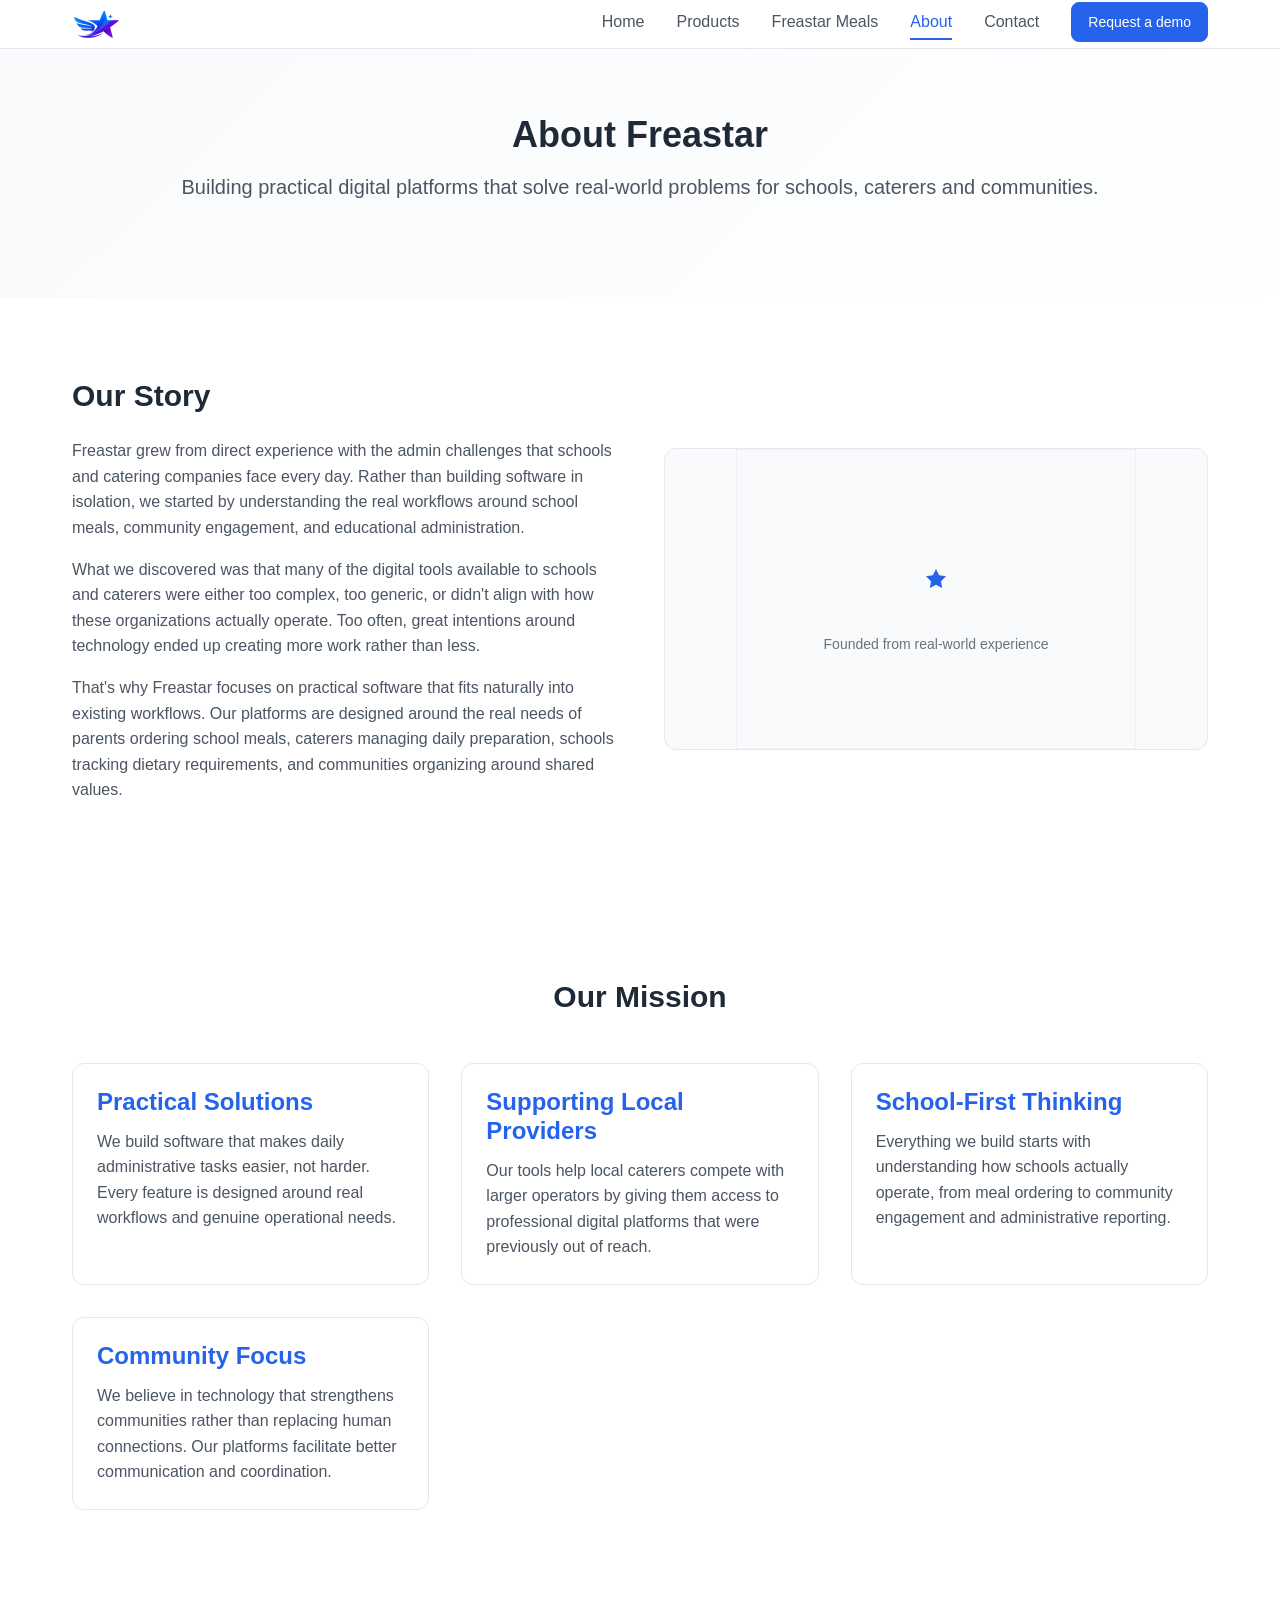
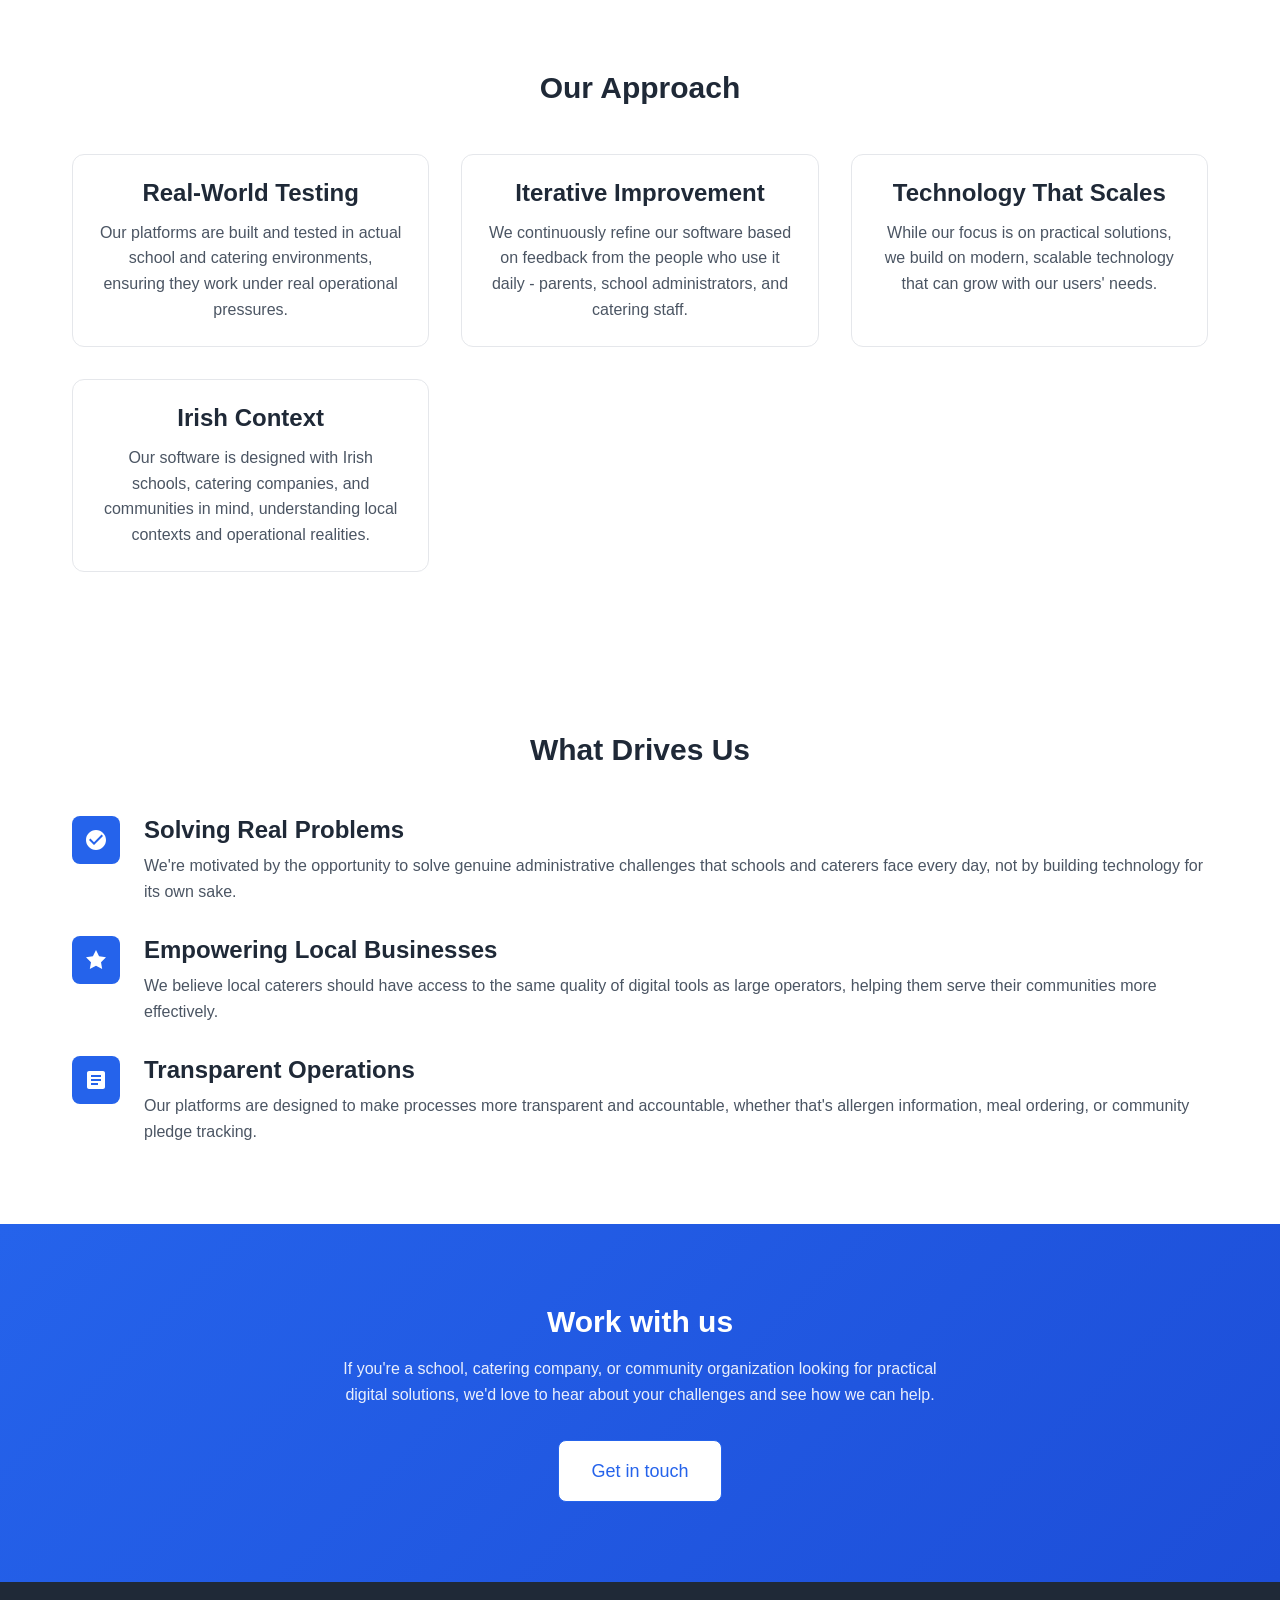
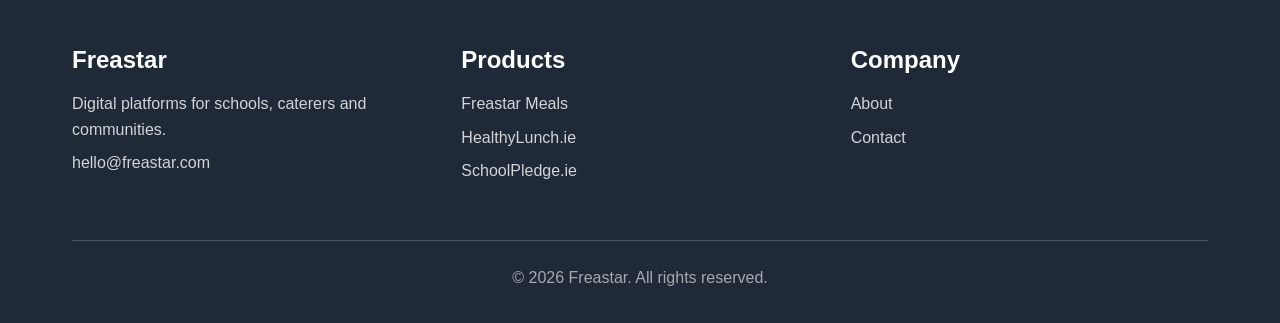
==== commit 7653fc0a: "Switch to app icon for navigation and use live logo as hero Navigation improvements: - Changed heade" ====
--- a/about.html
+++ b/about.html
@@ -30,7 +30,7 @@
         <nav class="nav container">
             <div class="nav__brand">
                 <a href="/" class="nav__logo">
-                    <img src="assets/freastar-logo-nav.png" alt="Freastar" class="nav__logo-image">
+                    <img src="assets/appicon-96.png" alt="Freastar" class="nav__logo-image">
                 </a>
             </div>
             <button class="nav__toggle" aria-label="Toggle navigation" aria-expanded="false">
--- a/styles.css
+++ b/styles.css
@@ -287,9 +287,10 @@
 }
 
 .nav__logo-image {
-    height: 52px;
+    height: 48px;
     width: auto;
     transition: transform 0.2s ease;
+    border-radius: 8px;
 }
 
 .nav__logo:hover .nav__logo-image {
@@ -644,9 +645,12 @@
 
 .hero__image {
     max-width: 100%;
+    max-height: 400px;
+    width: auto;
     height: auto;
     border-radius: var(--border-radius-lg);
     box-shadow: var(--shadow-lg);
+    object-fit: contain;
 }
 
 /* ===================================================================
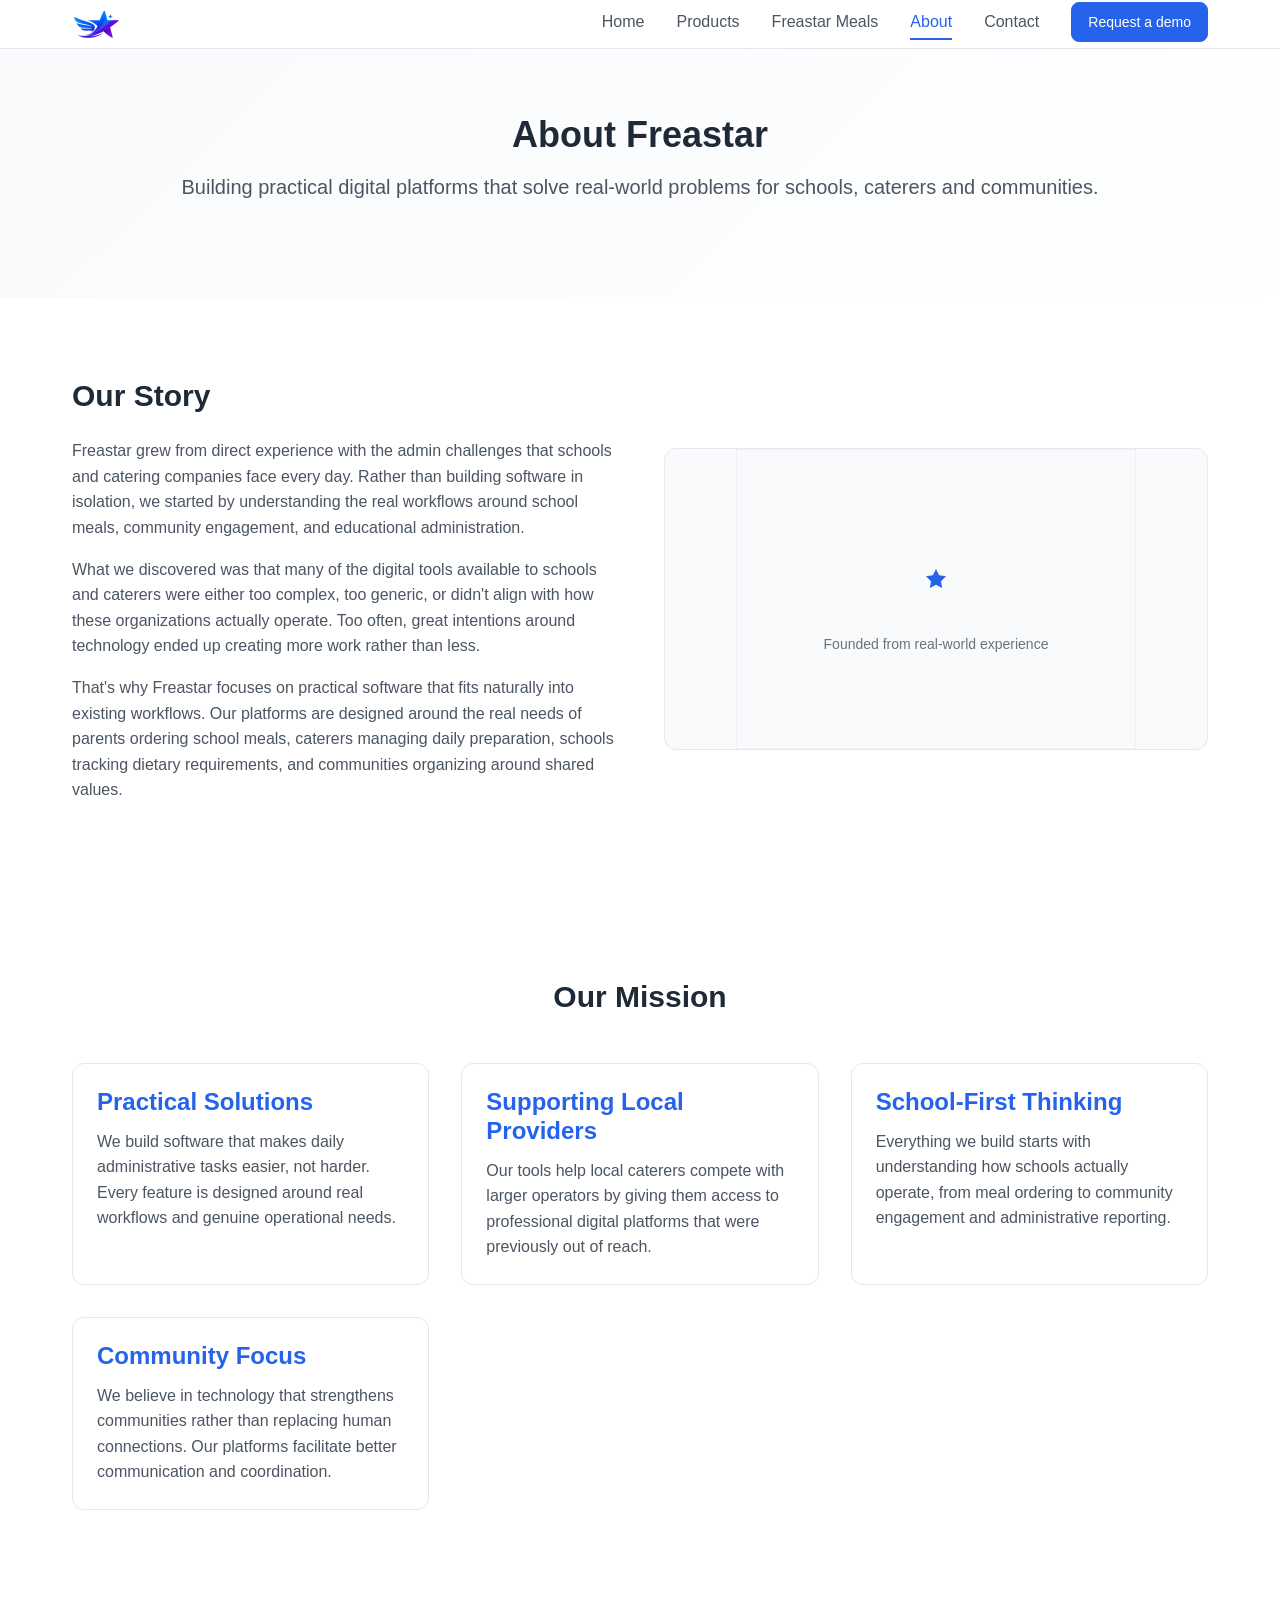
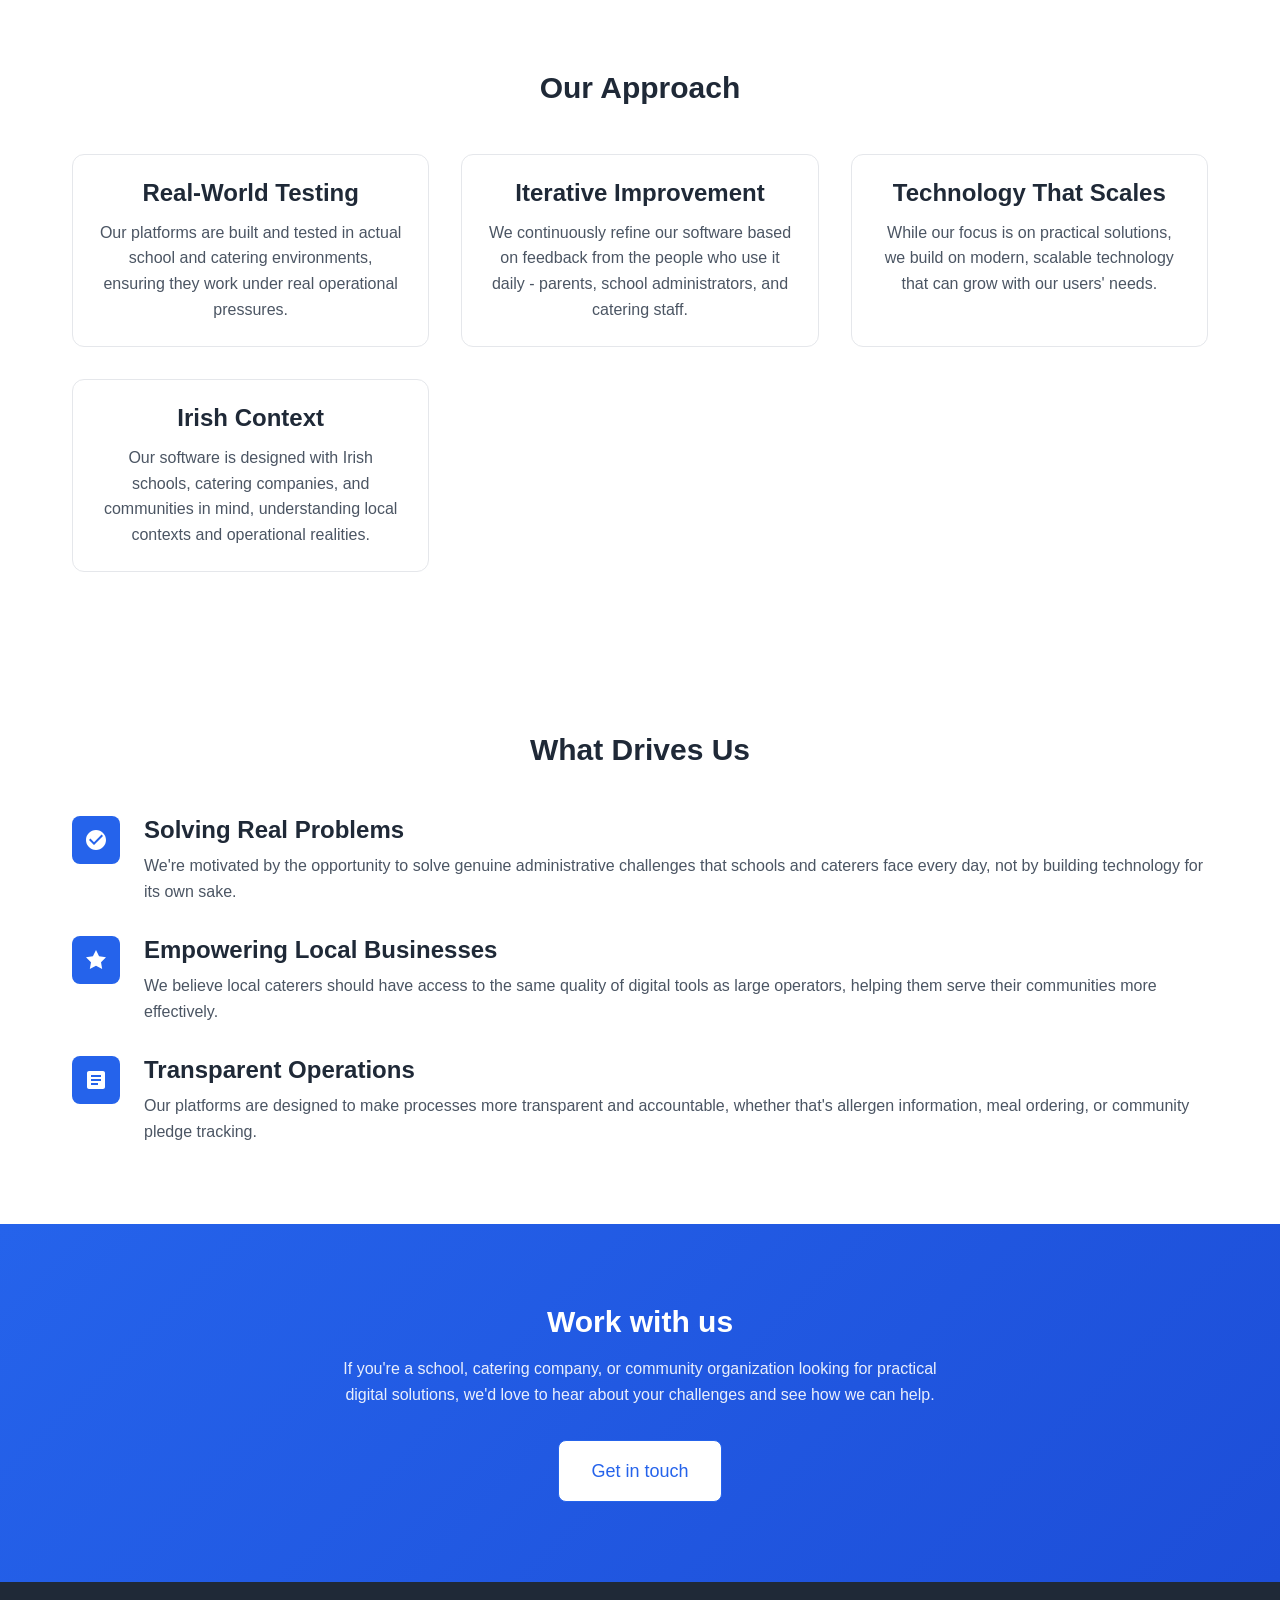
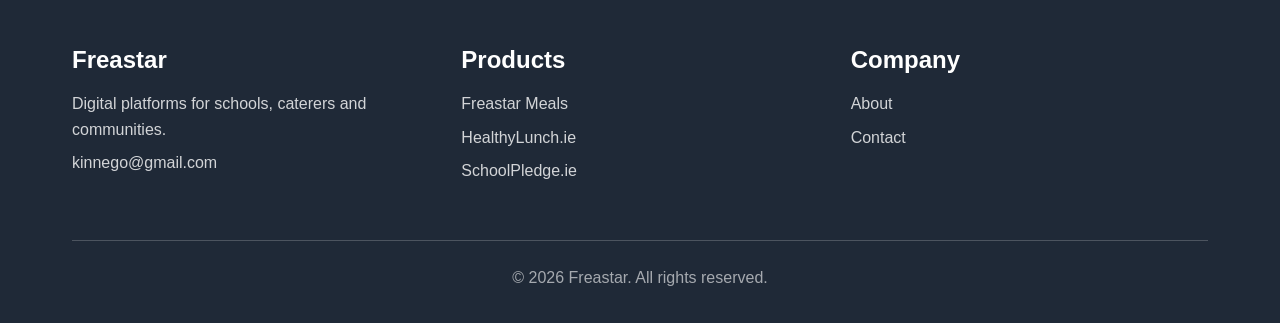
==== commit b36edd29: "Switch to GitHub Pages and update contact email Configuration updates: - Changed all email reference" ====
--- a/about.html
+++ b/about.html
@@ -195,7 +195,7 @@
                 <div class="footer__section">
                     <h3>Freastar</h3>
                     <p>Digital platforms for schools, caterers and communities.</p>
-                    <p><a href="mailto:hello@freastar.com">hello@freastar.com</a></p>
+                    <p><a href="mailto:kinnego@gmail.com">kinnego@gmail.com</a></p>
                 </div>
                 
                 <div class="footer__section">
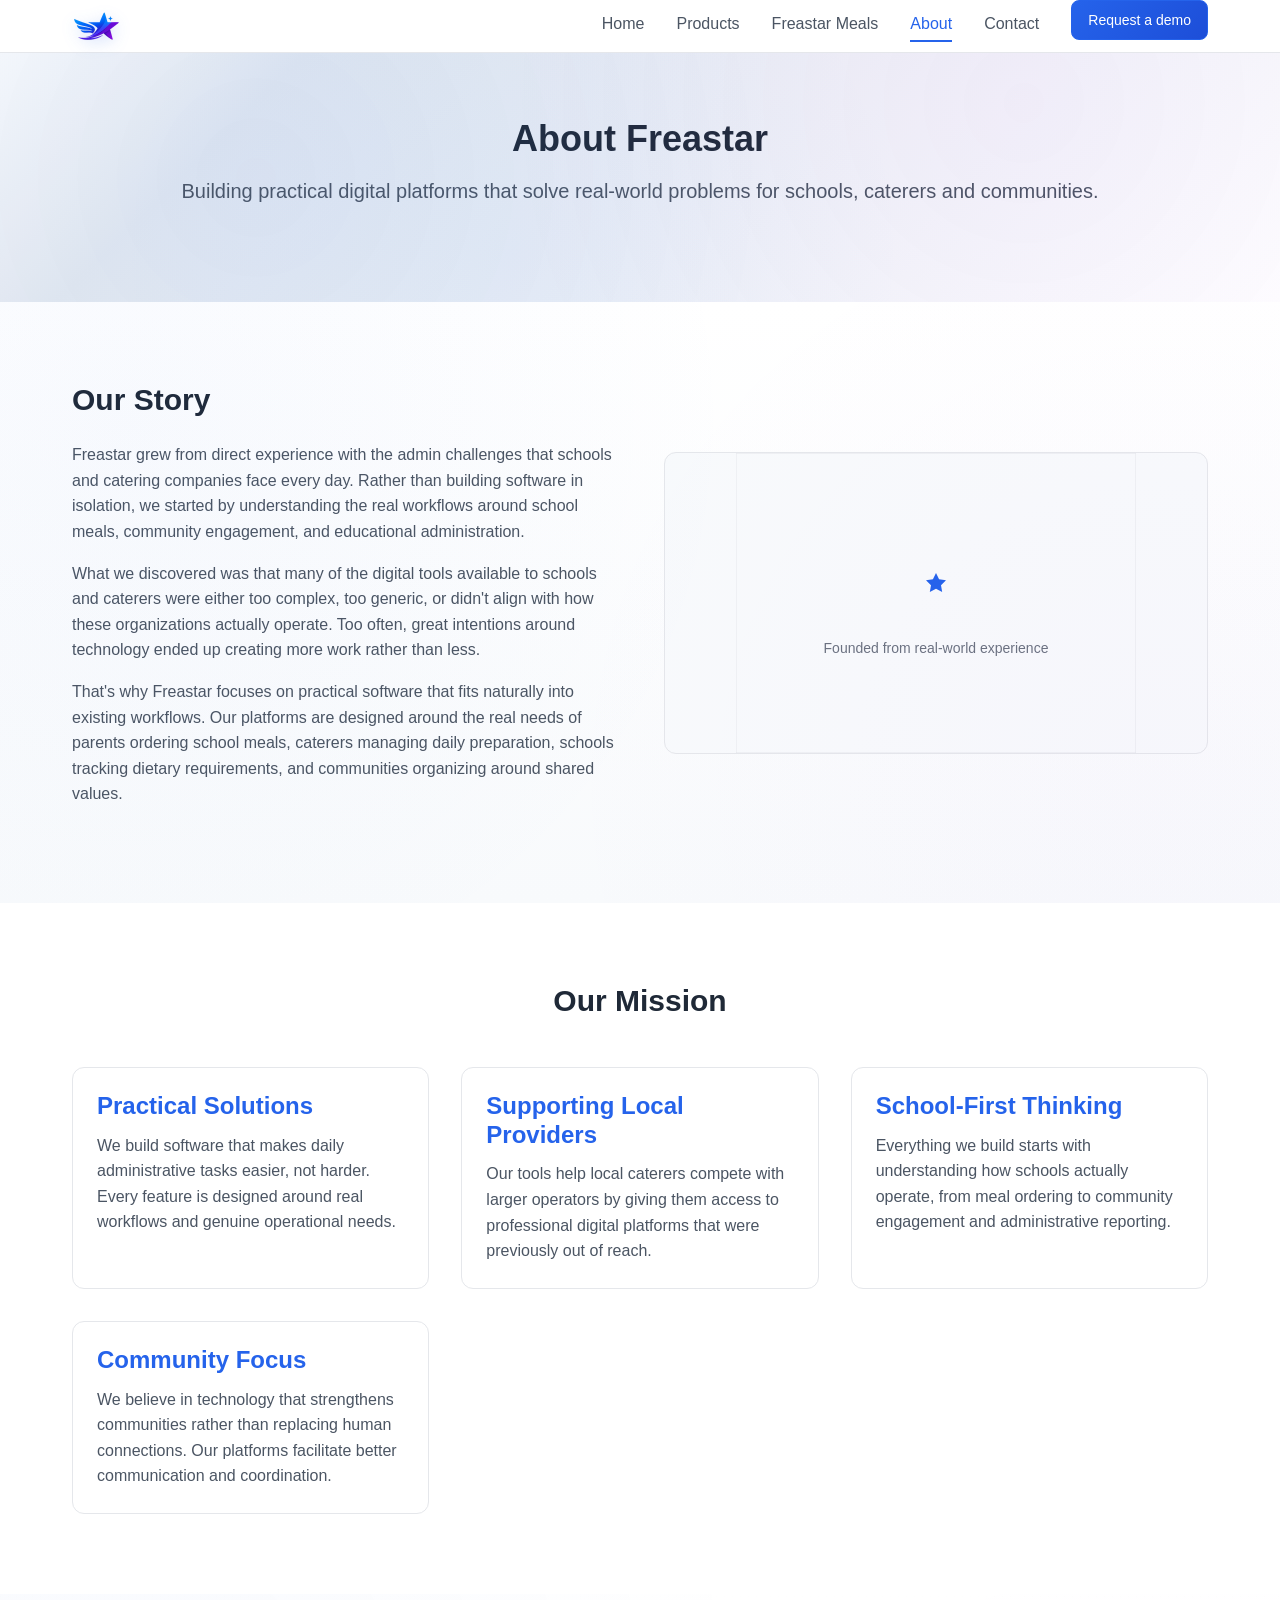
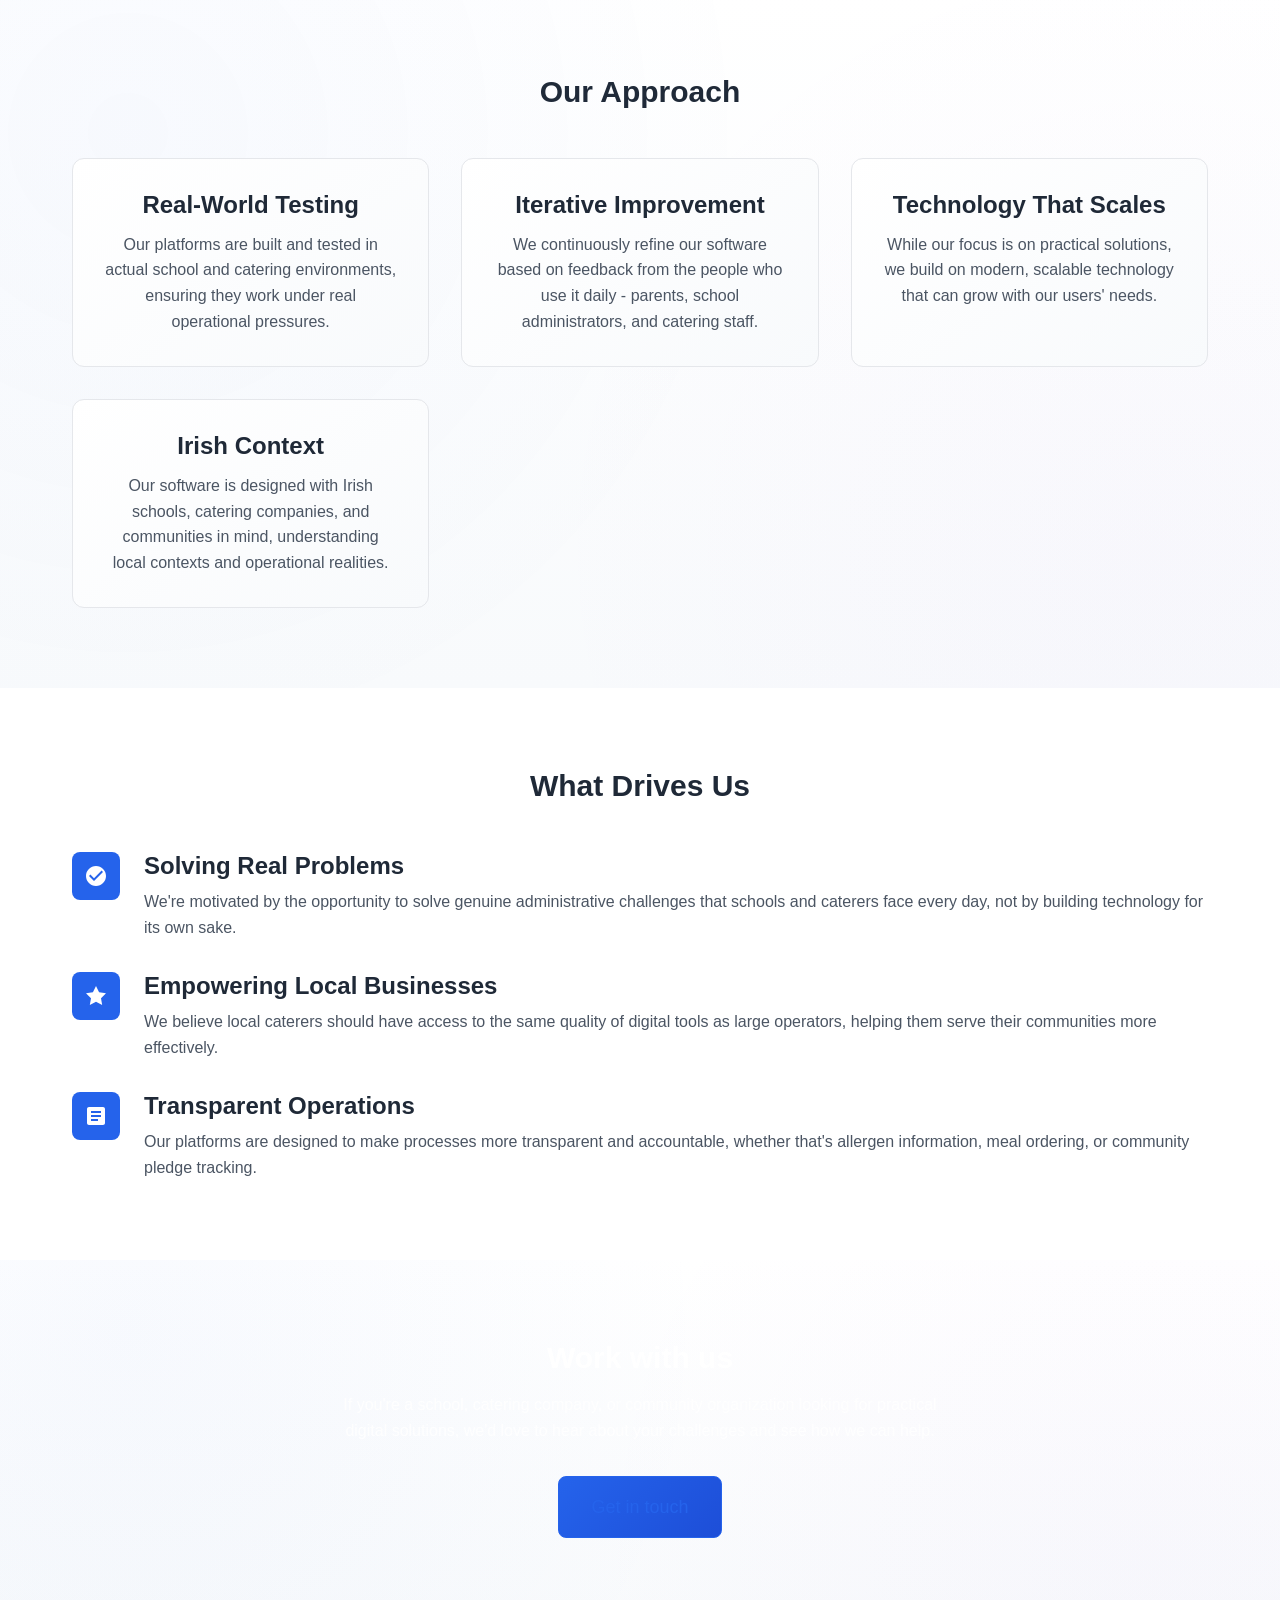
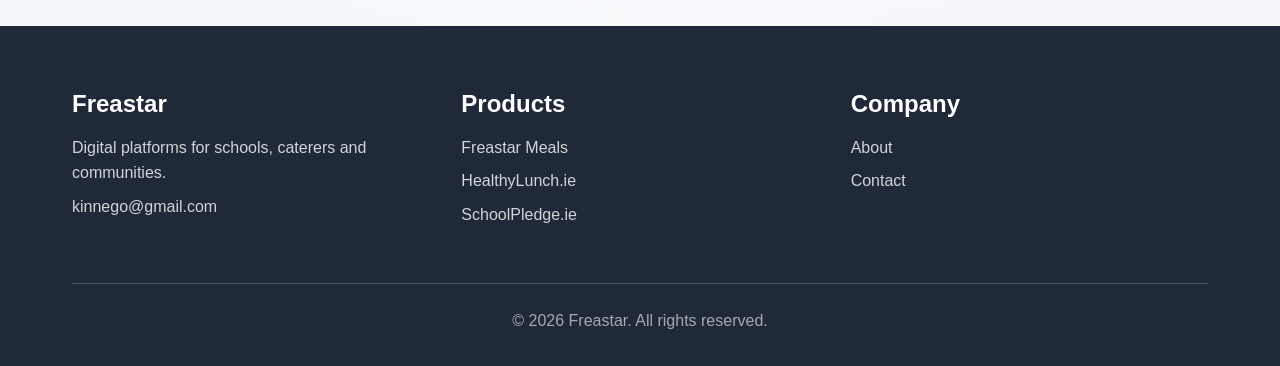
==== commit ff1a37bf: "Add comprehensive favicon support Favicon improvements: - Added favicon.ico and multiple PNG sizes (" ====
--- a/about.html
+++ b/about.html
@@ -20,8 +20,10 @@
     
     <!-- Favicons -->
     <link rel="icon" type="image/x-icon" href="favicon.ico">
-    <link rel="icon" type="image/png" sizes="32x32" href="favicon.png">
-    <link rel="apple-touch-icon" sizes="192x192" href="favicon.png">
+    <link rel="icon" type="image/png" sizes="16x16" href="favicon-16x16.png">
+    <link rel="icon" type="image/png" sizes="32x32" href="favicon-32x32.png">
+    <link rel="apple-touch-icon" sizes="180x180" href="apple-touch-icon.png">
+    <link rel="manifest" href="manifest.json">
     
     <link rel="stylesheet" href="styles.css">
 </head>
--- a/styles.css
+++ b/styles.css
@@ -169,6 +169,24 @@
 
 .section {
     padding: var(--space-16) 0;
+    position: relative;
+}
+
+.section:nth-child(even) {
+    background: linear-gradient(180deg, #ffffff 0%, #f8fafc 100%);
+}
+
+.section:nth-child(even)::before {
+    content: '';
+    position: absolute;
+    top: 0;
+    left: 0;
+    right: 0;
+    bottom: 0;
+    background: 
+        radial-gradient(circle at 10% 20%, rgba(37, 99, 235, 0.03) 0%, transparent 50%),
+        radial-gradient(circle at 90% 80%, rgba(147, 51, 234, 0.02) 0%, transparent 50%);
+    pointer-events: none;
 }
 
 .section__title {
@@ -214,6 +232,18 @@
     grid-template-columns: 1fr;
 }
 
+@media (min-width: 768px) {
+    .card-grid {
+        grid-template-columns: repeat(auto-fit, minmax(320px, 1fr));
+    }
+}
+
+@media (min-width: 1024px) {
+    .card-grid {
+        grid-template-columns: repeat(3, 1fr);
+    }
+}
+
 .card-grid--two {
     grid-template-columns: repeat(auto-fit, minmax(300px, 1fr));
 }
@@ -289,12 +319,14 @@
 .nav__logo-image {
     height: 48px;
     width: auto;
-    transition: transform 0.2s ease;
+    transition: all 0.3s cubic-bezier(0.4, 0, 0.2, 1);
     border-radius: 8px;
+    filter: drop-shadow(0 4px 8px rgba(37, 99, 235, 0.2));
 }
 
 .nav__logo:hover .nav__logo-image {
-    transform: scale(1.05);
+    transform: scale(1.05) rotate(2deg);
+    filter: drop-shadow(0 8px 16px rgba(37, 99, 235, 0.3));
 }
 
 .nav__logo-fallback {
@@ -364,25 +396,42 @@
 .button {
     display: inline-block;
     padding: var(--space-3) var(--space-6);
-    background-color: var(--primary);
+    background: linear-gradient(135deg, var(--primary) 0%, var(--primary-dark) 100%);
     color: white;
     text-decoration: none;
     border-radius: var(--border-radius);
     font-weight: 500;
-    transition: all 0.2s ease;
+    transition: all 0.3s cubic-bezier(0.4, 0, 0.2, 1);
     border: 1px solid var(--primary);
     cursor: pointer;
     font-size: var(--font-size-base);
     text-align: center;
+    position: relative;
+    overflow: hidden;
+}
+
+.button::before {
+    content: '';
+    position: absolute;
+    top: 0;
+    left: -100%;
+    width: 100%;
+    height: 100%;
+    background: linear-gradient(90deg, transparent, rgba(255, 255, 255, 0.2), transparent);
+    transition: left 0.6s ease;
+}
+
+.button:hover::before {
+    left: 100%;
 }
 
 .button:hover {
-    background-color: var(--primary-dark);
+    background: linear-gradient(135deg, var(--primary-dark) 0%, #1e40af 100%);
     border-color: var(--primary-dark);
     color: white;
     text-decoration: none;
-    transform: translateY(-1px);
-    box-shadow: var(--shadow-md);
+    transform: translateY(-2px);
+    box-shadow: 0 10px 15px -3px rgb(37 99 235 / 0.3), 0 4px 6px -4px rgb(37 99 235 / 0.3);
 }
 
 .button:focus {
@@ -401,26 +450,29 @@
 }
 
 .button--secondary {
-    background-color: transparent;
+    background: white !important;
     color: var(--primary);
-    border-color: var(--border);
+    border-color: var(--primary);
+    border-width: 1px;
 }
 
 .button--secondary:hover {
-    background-color: var(--surface);
+    background: var(--surface) !important;
     color: var(--primary-dark);
     border-color: var(--primary);
 }
 
 .button--outline {
-    background-color: transparent;
+    background: white !important;
     color: var(--primary);
     border-color: var(--primary);
+    border-width: 1px;
 }
 
 .button--outline:hover {
-    background-color: var(--primary);
+    background: var(--primary) !important;
     color: white;
+    border-color: var(--primary-dark);
 }
 
 .button:disabled {
@@ -503,16 +555,35 @@
 
 .feature-card {
     text-align: center;
-    padding: var(--space-6);
-    background-color: var(--bg);
+    padding: var(--space-8);
+    background: linear-gradient(145deg, #ffffff 0%, #f8fafc 100%);
     border: 1px solid var(--border);
     border-radius: var(--border-radius-lg);
-    transition: all 0.2s ease;
+    transition: all 0.3s cubic-bezier(0.4, 0, 0.2, 1);
+    position: relative;
+    overflow: hidden;
+}
+
+.feature-card::after {
+    content: '';
+    position: absolute;
+    top: 0;
+    left: 0;
+    right: 0;
+    height: 4px;
+    background: linear-gradient(90deg, var(--primary), var(--accent), var(--primary-dark));
+    transform: scaleX(0);
+    transition: transform 0.3s ease;
+}
+
+.feature-card:hover::after {
+    transform: scaleX(1);
 }
 
 .feature-card:hover {
     border-color: var(--primary);
-    box-shadow: var(--shadow-md);
+    box-shadow: 0 10px 15px -3px rgb(0 0 0 / 0.1), 0 4px 6px -4px rgb(0 0 0 / 0.1);
+    transform: translateY(-4px);
 }
 
 .feature-card__icon {
@@ -588,14 +659,155 @@
     margin: 0;
 }
 
+.solution-card {
+    background: linear-gradient(145deg, #ffffff 0%, #f8fafc 100%);
+    border: 1px solid var(--border);
+    border-radius: var(--border-radius-lg);
+    padding: var(--space-8);
+    text-align: center;
+    transition: all 0.3s cubic-bezier(0.4, 0, 0.2, 1);
+    position: relative;
+    overflow: hidden;
+}
+
+@media (min-width: 768px) {
+    .solution-card {
+        padding: var(--space-10);
+    }
+}
+
+.solution-card::before {
+    content: '';
+    position: absolute;
+    top: 0;
+    left: -100%;
+    width: 100%;
+    height: 100%;
+    background: linear-gradient(90deg, transparent, rgba(37, 99, 235, 0.1), transparent);
+    transition: left 0.6s ease;
+}
+
+.solution-card:hover::before {
+    left: 100%;
+}
+
+.solution-card:hover {
+    transform: translateY(-8px);
+    box-shadow: 0 20px 25px -5px rgb(0 0 0 / 0.1), 0 10px 10px -5px rgb(0 0 0 / 0.04);
+    border-color: var(--primary);
+    background: linear-gradient(145deg, #ffffff 0%, #f1f5f9 100%);
+}
+
+.solution-card__icon {
+    margin-bottom: var(--space-6);
+}
+
+.solution-card__icon img {
+    width: 60px;
+    height: 60px;
+    object-fit: contain;
+}
+
+.solution-card__content {
+    text-align: left;
+    margin-bottom: var(--space-6);
+}
+
+.solution-card__content h3 {
+    text-align: center;
+    margin-bottom: var(--space-4);
+    color: var(--text);
+}
+
+.solution-card__benefits {
+    list-style: none;
+    padding: 0;
+    margin: var(--space-4) 0 0 0;
+}
+
+.solution-card__benefits li {
+    position: relative;
+    padding-left: var(--space-6);
+    margin-bottom: var(--space-2);
+    color: var(--text-light);
+}
+
+.solution-card__benefits li::before {
+    content: "✓";
+    position: absolute;
+    left: 0;
+    color: var(--success);
+    font-weight: 600;
+}
+
+.solution-card__footer {
+    text-align: center;
+    display: flex;
+    gap: var(--space-3);
+    justify-content: center;
+    flex-wrap: wrap;
+}
+
+.cta__actions {
+    text-align: center;
+}
+
+.cta__note {
+    margin-top: var(--space-4);
+    font-size: var(--font-size-sm);
+    color: rgba(255, 255, 255, 0.8);
+    font-weight: 500;
+}
+
+.highlight-box {
+    background-color: var(--surface);
+    border: 1px solid var(--border);
+    border-radius: var(--border-radius-lg);
+    padding: var(--space-6);
+    margin-top: var(--space-6);
+}
+
+.highlight-box h3 {
+    margin-bottom: var(--space-4);
+    color: var(--primary);
+}
+
+.highlight-box ul {
+    margin: 0;
+    color: var(--text-light);
+}
+
+.highlight-box li {
+    margin-bottom: var(--space-2);
+}
+
+.highlight-box strong {
+    color: var(--text);
+}
+
 /* ===================================================================
    HERO SECTIONS
    =================================================================== */
 
 .hero {
-    padding: var(--space-20) 0;
-    background: linear-gradient(135deg, var(--surface) 0%, var(--bg) 100%);
+    padding: var(--space-24) 0;
+    background: linear-gradient(135deg, #f8fafc 0%, #e2e8f0 20%, #ffffff 100%);
+    position: relative;
     text-align: center;
+    overflow: hidden;
+}
+
+.hero::before {
+    content: '';
+    position: absolute;
+    top: 0;
+    left: 0;
+    right: 0;
+    bottom: 0;
+    background: radial-gradient(circle at 20% 50%, rgba(37, 99, 235, 0.05) 0%, transparent 50%),
+                radial-gradient(circle at 80% 20%, rgba(147, 51, 234, 0.05) 0%, transparent 50%),
+                radial-gradient(circle at 40% 80%, rgba(59, 130, 246, 0.05) 0%, transparent 50%);
+    pointer-events: none;
 }
 
 .hero--page {
@@ -605,6 +817,8 @@
 .hero__content {
     max-width: 800px;
     margin: 0 auto;
+    position: relative;
+    z-index: 1;
 }
 
 .hero__title {
@@ -627,6 +841,79 @@
     justify-content: center;
     flex-wrap: wrap;
     margin-bottom: var(--space-8);
+}
+
+.hero__stats {
+    display: flex;
+    gap: var(--space-6);
+    justify-content: center;
+    margin: var(--space-8) 0;
+    flex-wrap: wrap;
+    max-width: 600px;
+    margin-left: auto;
+    margin-right: auto;
+}
+
+.stat {
+    text-align: center;
+    padding: var(--space-4) var(--space-5);
+    background: linear-gradient(145deg, rgba(37, 99, 235, 0.05) 0%, rgba(37, 99, 235, 0.02) 100%);
+    border: 1px solid rgba(37, 99, 235, 0.15);
+    border-radius: var(--border-radius);
+    flex: 1;
+    min-width: 120px;
+    transition: all 0.3s ease;
+    position: relative;
+    overflow: hidden;
+}
+
+.stat::before {
+    content: '';
+    position: absolute;
+    top: -2px;
+    left: -2px;
+    right: -2px;
+    bottom: -2px;
+    background: linear-gradient(135deg, var(--primary), var(--accent), var(--primary-dark));
+    border-radius: var(--border-radius-lg);
+    opacity: 0;
+    transition: opacity 0.3s ease;
+    z-index: -1;
+}
+
+.stat:hover::before {
+    opacity: 1;
+}
+
+.stat:hover {
+    transform: translateY(-2px);
+    color: white;
+    background: linear-gradient(145deg, var(--primary) 0%, var(--primary-dark) 100%);
+    border-color: var(--primary);
+}
+
+.stat:hover .stat__number {
+    color: white;
+}
+
+.stat:hover .stat__label {
+    color: rgba(255, 255, 255, 0.9);
+}
+
+.stat__number {
+    display: block;
+    font-size: var(--font-size-2xl);
+    font-weight: 700;
+    color: var(--primary);
+    margin-bottom: var(--space-1);
+}
+
+.stat__label {
+    font-size: var(--font-size-sm);
+    font-weight: 500;
+    color: var(--text-light);
+    text-transform: uppercase;
+    letter-spacing: 0.05em;
 }
 
 .hero__highlight {
@@ -954,14 +1241,32 @@
    =================================================================== */
 
 .cta {
-    background: linear-gradient(135deg, var(--primary) 0%, var(--primary-dark) 100%);
+    background: linear-gradient(135deg, var(--primary) 0%, var(--primary-dark) 50%, #1e40af 100%);
+    position: relative;
     color: white;
+    overflow: hidden;
+}
+
+.cta::before {
+    content: '';
+    position: absolute;
+    top: 0;
+    left: 0;
+    right: 0;
+    bottom: 0;
+    background: 
+        radial-gradient(circle at 20% 20%, rgba(255, 255, 255, 0.1) 0%, transparent 50%),
+        radial-gradient(circle at 80% 80%, rgba(255, 255, 255, 0.1) 0%, transparent 50%),
+        radial-gradient(circle at 40% 60%, rgba(59, 130, 246, 0.2) 0%, transparent 50%);
+    pointer-events: none;
 }
 
 .cta__content {
     text-align: center;
     max-width: 600px;
     margin: 0 auto;
+    position: relative;
+    z-index: 1;
 }
 
 .cta h2 {
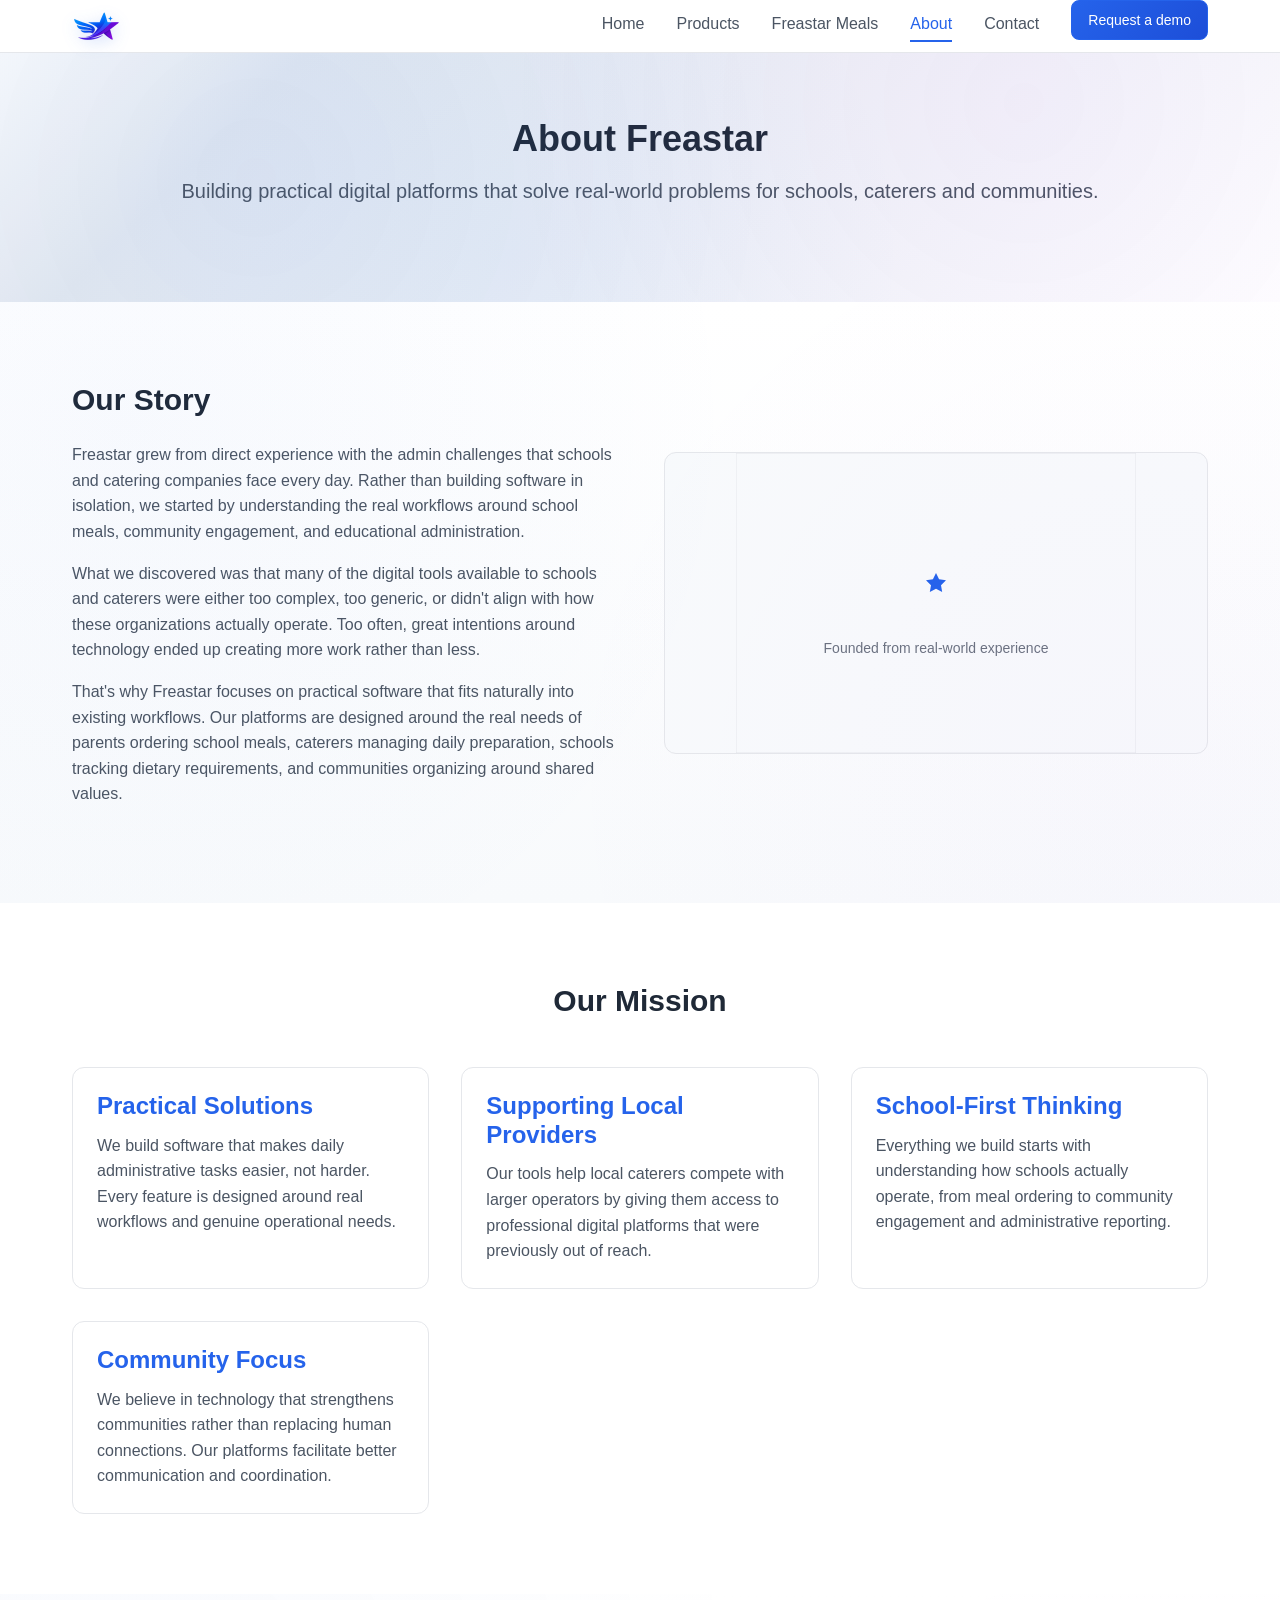
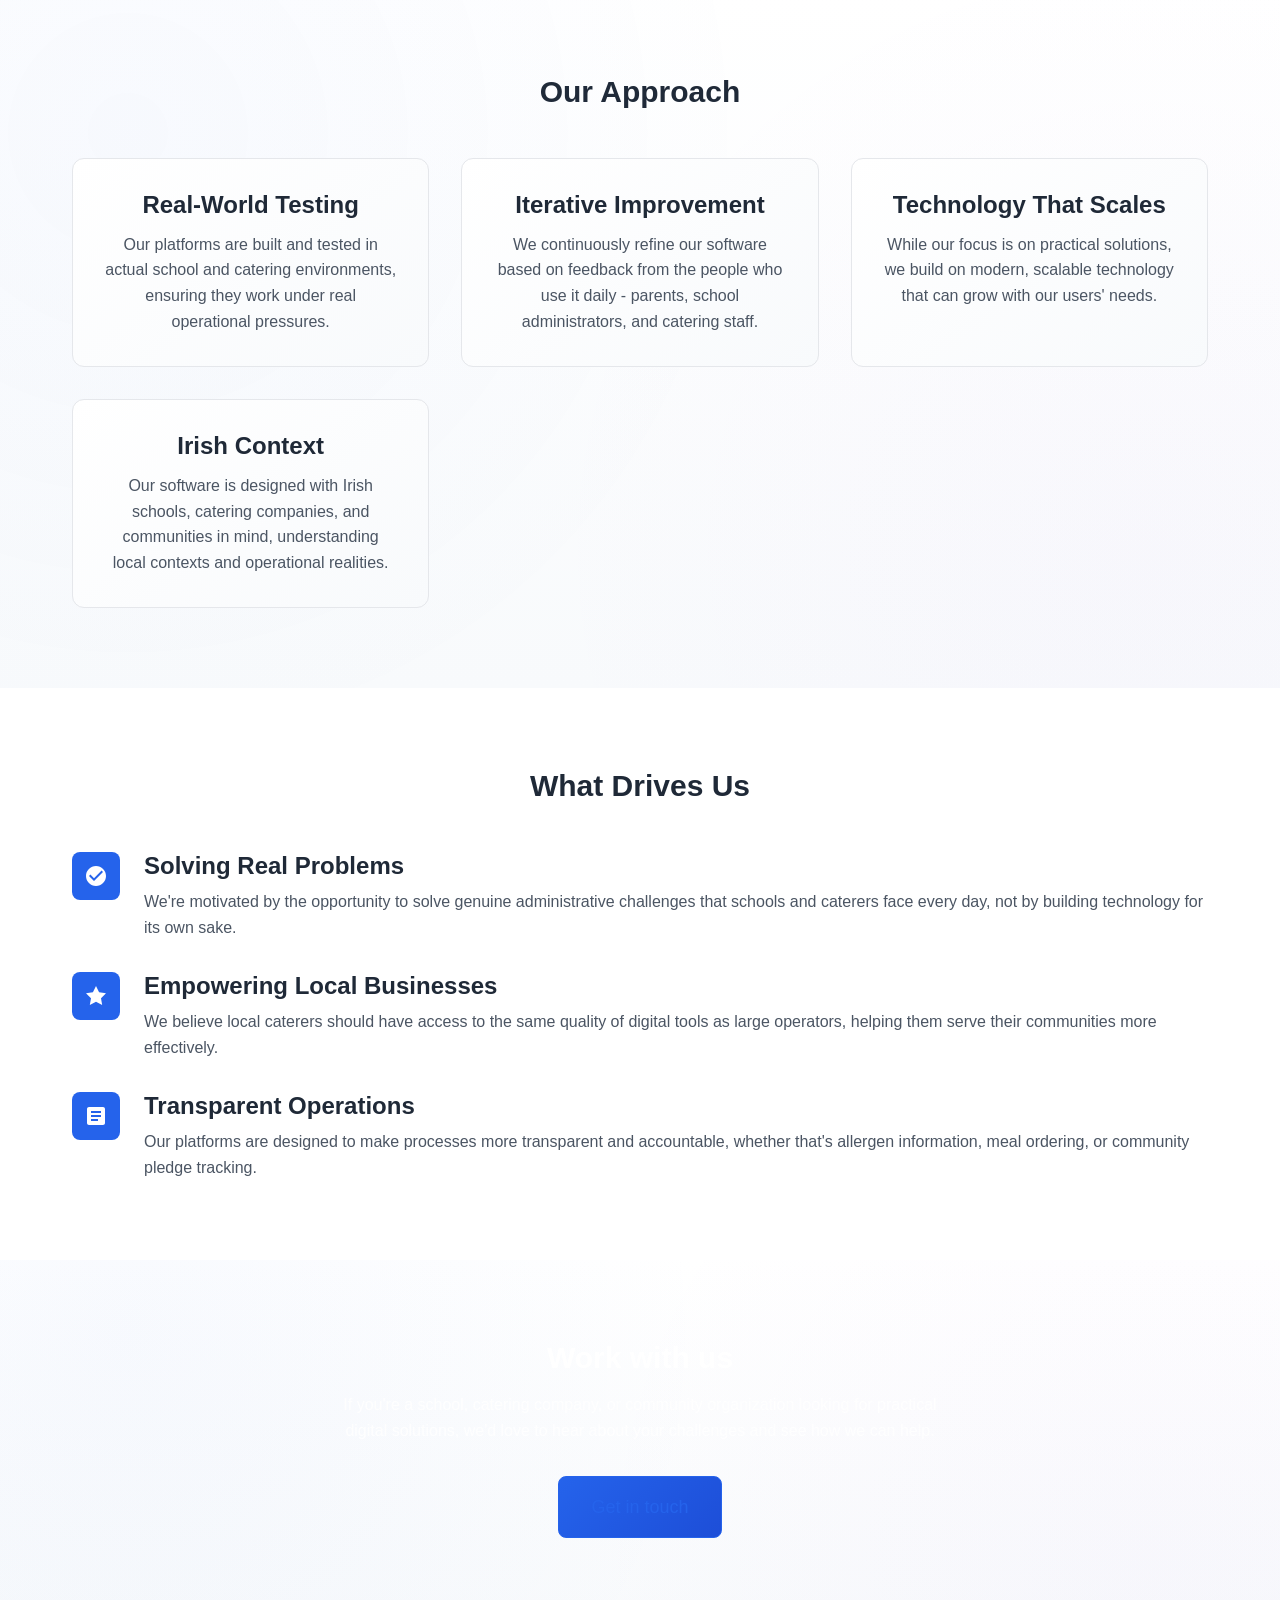
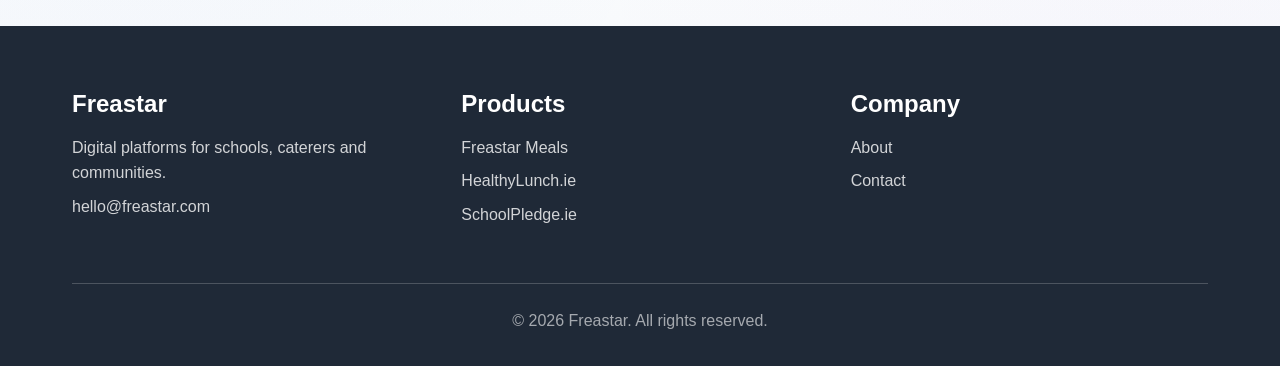
==== commit 9a87feaa: "email address update" ====
--- a/about.html
+++ b/about.html
@@ -197,7 +197,7 @@
                 <div class="footer__section">
                     <h3>Freastar</h3>
                     <p>Digital platforms for schools, caterers and communities.</p>
-                    <p><a href="mailto:kinnego@gmail.com">kinnego@gmail.com</a></p>
+                    <p><a href="mailto:hello@freastar.com">hello@freastar.com</a></p>
                 </div>
                 
                 <div class="footer__section">
--- a/styles.css
+++ b/styles.css
@@ -202,6 +202,64 @@
     color: var(--text-light);
 }
 
+.section__content {
+    display: flex;
+    align-items: center;
+    gap: var(--space-12);
+    flex-wrap: wrap;
+}
+
+.section__text {
+    flex: 1;
+    min-width: 300px;
+}
+
+.section__text .section__title {
+    text-align: left;
+    margin-bottom: var(--space-6);
+}
+
+.section__text .section__intro {
+    text-align: left;
+    margin-bottom: 0;
+}
+
+.section__visual {
+    flex: 0 0 auto;
+    max-width: 300px;
+}
+
+.section__image {
+    max-width: 100%;
+    height: auto;
+    border-radius: var(--border-radius-lg);
+    box-shadow: var(--shadow-md);
+    opacity: 0.9;
+    transition: all 0.3s ease;
+}
+
+.section__image:hover {
+    opacity: 1;
+    transform: scale(1.02);
+    box-shadow: var(--shadow-lg);
+}
+
+@media (max-width: 768px) {
+    .section__content {
+        flex-direction: column;
+        text-align: center;
+    }
+    
+    .section__text .section__title,
+    .section__text .section__intro {
+        text-align: center;
+    }
+    
+    .section__visual {
+        max-width: 250px;
+    }
+}
+
 .eyebrow {
     display: inline-block;
     font-size: var(--font-size-sm);
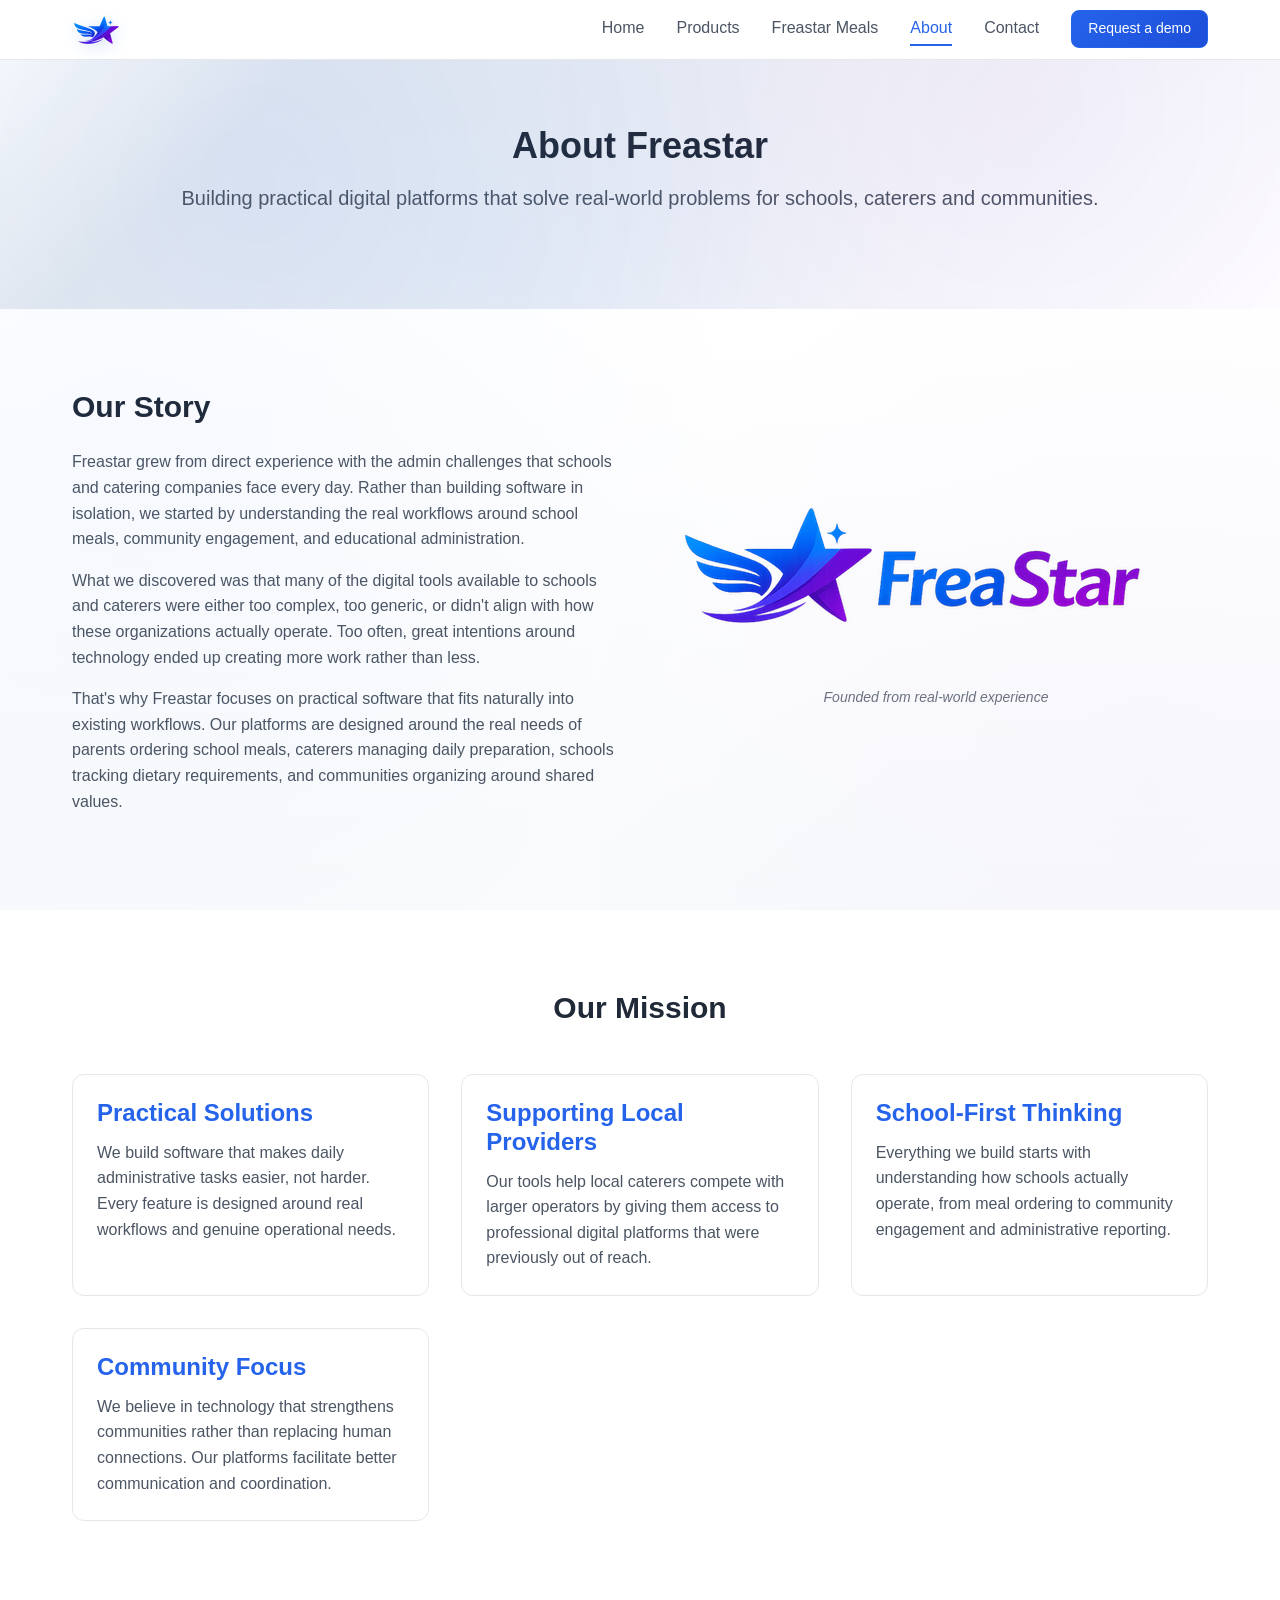
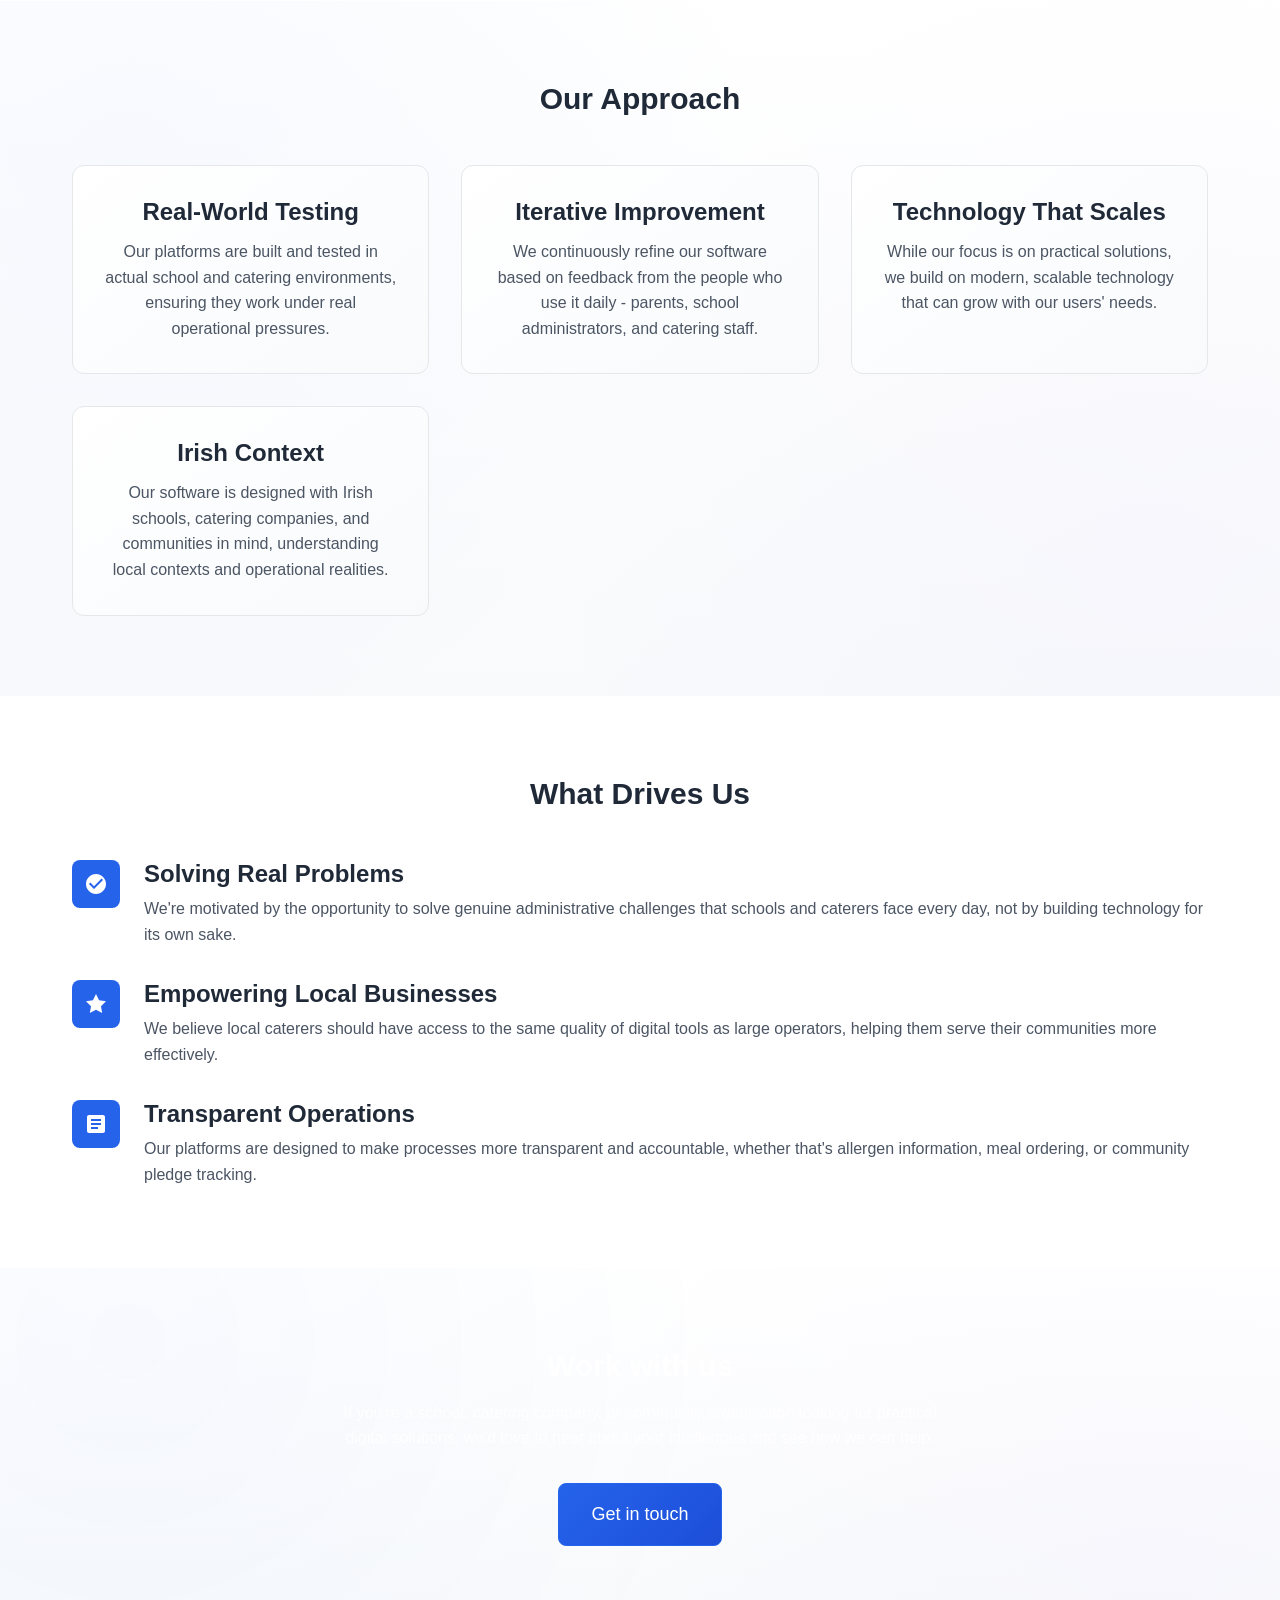
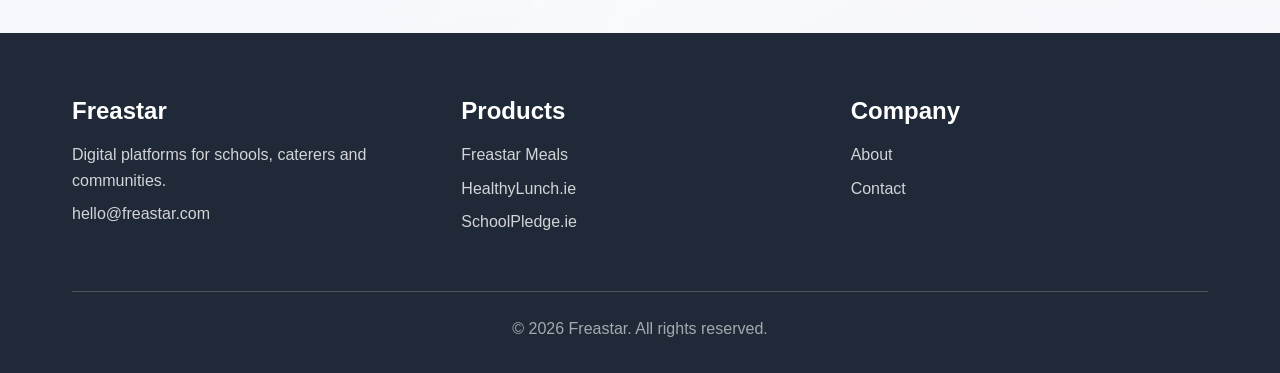
==== commit df4073a9: "contact form and style updates" ====
--- a/about.html
+++ b/about.html
@@ -71,13 +71,8 @@
                         <p>That's why Freastar focuses on practical software that fits naturally into existing workflows. Our platforms are designed around the real needs of parents ordering school meals, caterers managing daily preparation, schools tracking dietary requirements, and communities organizing around shared values.</p>
                     </div>
                     <div class="content-split__visual">
-                        <div class="placeholder-image">
-                            <svg viewBox="0 0 400 300" aria-hidden="true">
-                                <rect width="400" height="300" fill="var(--surface)" stroke="var(--border)"/>
-                                <path d="M200 120l3.09 6.26L210 127.27l-5 4.87 1.18 6.88L200 135.77l-6.18 3.25L195 132.14 190 127.27l6.91-1.01L200 120z" fill="var(--primary)"/>
-                                <text x="200" y="200" text-anchor="middle" fill="var(--muted)" font-size="14">Founded from real-world experience</text>
-                            </svg>
-                        </div>
+                        <img src="assets/freastar-logo-no-padding.png" alt="Freastar - Founded from real-world experience" class="content-split__image">
+                        <p class="visual-caption">Founded from real-world experience</p>
                     </div>
                 </div>
             </div>
--- a/styles.css
+++ b/styles.css
@@ -357,7 +357,7 @@
     display: flex;
     align-items: center;
     justify-content: space-between;
-    padding: var(--space-3) var(--container-padding);
+    padding: calc(var(--space-3) + 15px) var(--container-padding) var(--space-3) var(--container-padding);
 }
 
 .nav__brand {
@@ -428,6 +428,20 @@
     padding: 0;
 }
 
+.nav__menu .button {
+    align-self: center;
+    margin: 0;
+}
+
+.nav__menu .button--small {
+    padding: var(--space-2) var(--space-4);
+    line-height: 1.4;
+}
+
+.nav__menu li:last-child {
+    padding-top: 10px;
+}
+
 .nav__link {
     font-weight: 500;
     color: var(--text-light);
@@ -455,7 +469,7 @@
     display: inline-block;
     padding: var(--space-3) var(--space-6);
     background: linear-gradient(135deg, var(--primary) 0%, var(--primary-dark) 100%);
-    color: white;
+    color: white !important;
     text-decoration: none;
     border-radius: var(--border-radius);
     font-weight: 500;
@@ -486,7 +500,7 @@
 .button:hover {
     background: linear-gradient(135deg, var(--primary-dark) 0%, #1e40af 100%);
     border-color: var(--primary-dark);
-    color: white;
+    color: white !important;
     text-decoration: none;
     transform: translateY(-2px);
     box-shadow: 0 10px 15px -3px rgb(37 99 235 / 0.3), 0 4px 6px -4px rgb(37 99 235 / 0.3);
@@ -509,27 +523,27 @@
 
 .button--secondary {
     background: white !important;
-    color: var(--primary);
+    color: var(--primary) !important;
     border-color: var(--primary);
     border-width: 1px;
 }
 
 .button--secondary:hover {
     background: var(--surface) !important;
-    color: var(--primary-dark);
+    color: var(--primary-dark) !important;
     border-color: var(--primary);
 }
 
 .button--outline {
     background: white !important;
-    color: var(--primary);
+    color: var(--primary) !important;
     border-color: var(--primary);
     border-width: 1px;
 }
 
 .button--outline:hover {
     background: var(--primary) !important;
-    color: white;
+    color: white !important;
     border-color: var(--primary-dark);
 }
 
@@ -1197,6 +1211,82 @@
     color: var(--muted);
 }
 
+/* Form additions for contact form */
+.form__group {
+    margin-bottom: var(--space-6);
+}
+
+.form__label {
+    display: block;
+    margin-bottom: var(--space-2);
+    font-weight: 500;
+    color: var(--text);
+}
+
+.form__input,
+.form__select,
+.form__textarea {
+    width: 100%;
+    padding: var(--space-3);
+    border: 1px solid var(--border);
+    border-radius: var(--border-radius);
+    font-size: var(--font-size-base);
+    font-family: var(--font-family);
+    transition: border-color 0.2s ease, box-shadow 0.2s ease;
+    background-color: var(--bg);
+}
+
+.form__input:focus,
+.form__select:focus,
+.form__textarea:focus {
+    outline: none;
+    border-color: var(--primary);
+    box-shadow: 0 0 0 3px rgb(37 99 235 / 0.1);
+}
+
+.form__textarea {
+    resize: vertical;
+    min-height: 120px;
+}
+
+.form__status {
+    margin-top: var(--space-4);
+}
+
+.form__message {
+    padding: var(--space-4);
+    border-radius: var(--border-radius);
+    margin: 0;
+    font-size: var(--font-size-sm);
+}
+
+.form__message--success {
+    background-color: #f0f9ff;
+    border: 1px solid #7dd3fc;
+    color: #0369a1;
+}
+
+.form__message--error {
+    background-color: #fef2f2;
+    border: 1px solid #fca5a5;
+    color: #dc2626;
+}
+
+.form__message--info {
+    background-color: #f8fafc;
+    border: 1px solid var(--border);
+    color: var(--text);
+}
+
+.form__alternative {
+    margin-top: var(--space-6);
+    padding-top: var(--space-6);
+    border-top: 1px solid var(--border-light);
+    text-align: center;
+    font-size: var(--font-size-sm);
+    color: var(--muted);
+}
+
 /* ===================================================================
    CONTACT PAGE
    =================================================================== */
@@ -1432,6 +1522,40 @@
 .footer__bottom p {
     color: rgba(255, 255, 255, 0.6);
     margin: 0;
+}
+
+/* Ensure button contrast in footer */
+.footer .button--outline {
+    background: white !important;
+    color: var(--primary) !important;
+    border-color: white !important;
+}
+
+.footer .button--outline:hover {
+    background: var(--primary) !important;
+    color: white !important;
+    border-color: var(--primary) !important;
+}
+
+.footer .button--primary {
+    background: linear-gradient(135deg, var(--primary) 0%, var(--primary-dark) 100%) !important;
+    color: white !important;
+    border-color: var(--primary) !important;
+}
+
+.footer .button--secondary {
+    background: white !important;
+    color: var(--primary) !important;
+    border-color: white !important;
+}
+
+/* Visual caption styling */
+.visual-caption {
+    margin-top: var(--space-4);
+    text-align: center;
+    font-size: var(--font-size-sm);
+    color: var(--muted);
+    font-style: italic;
 }
 
 /* ===================================================================
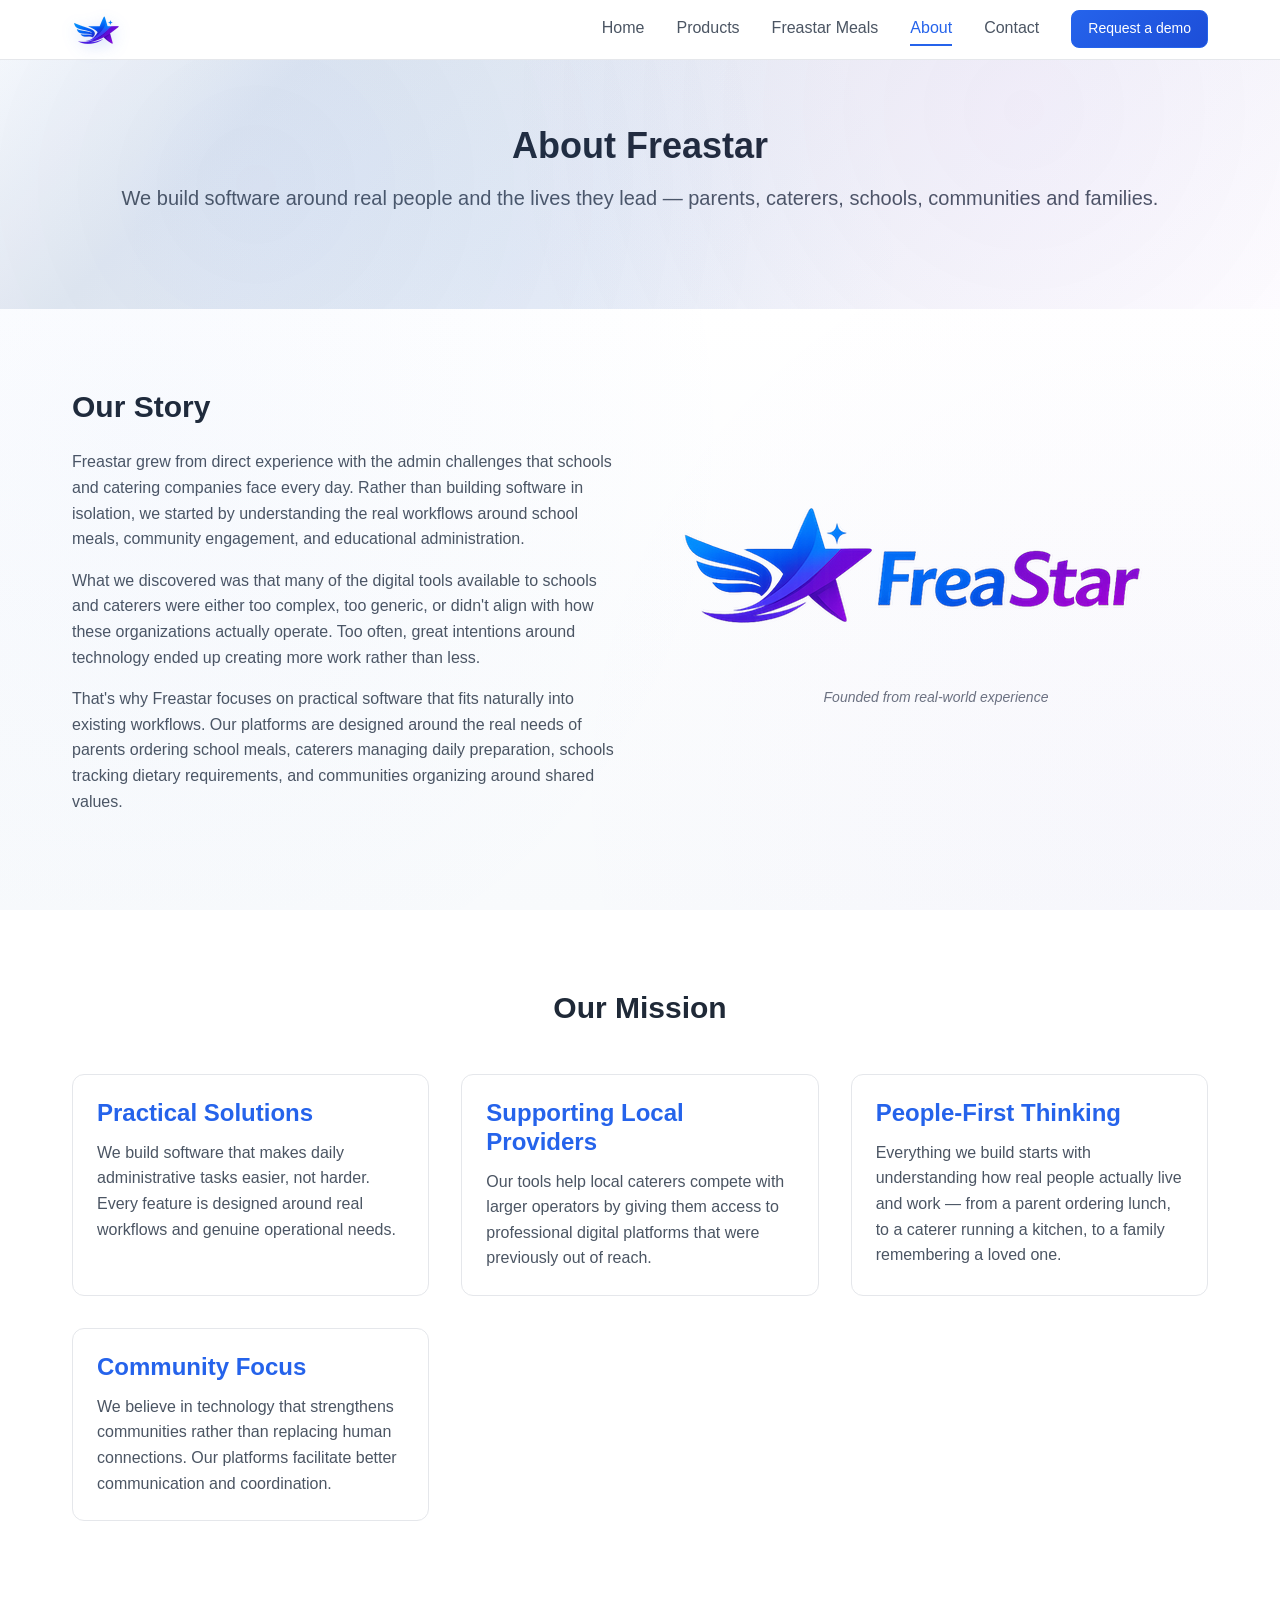
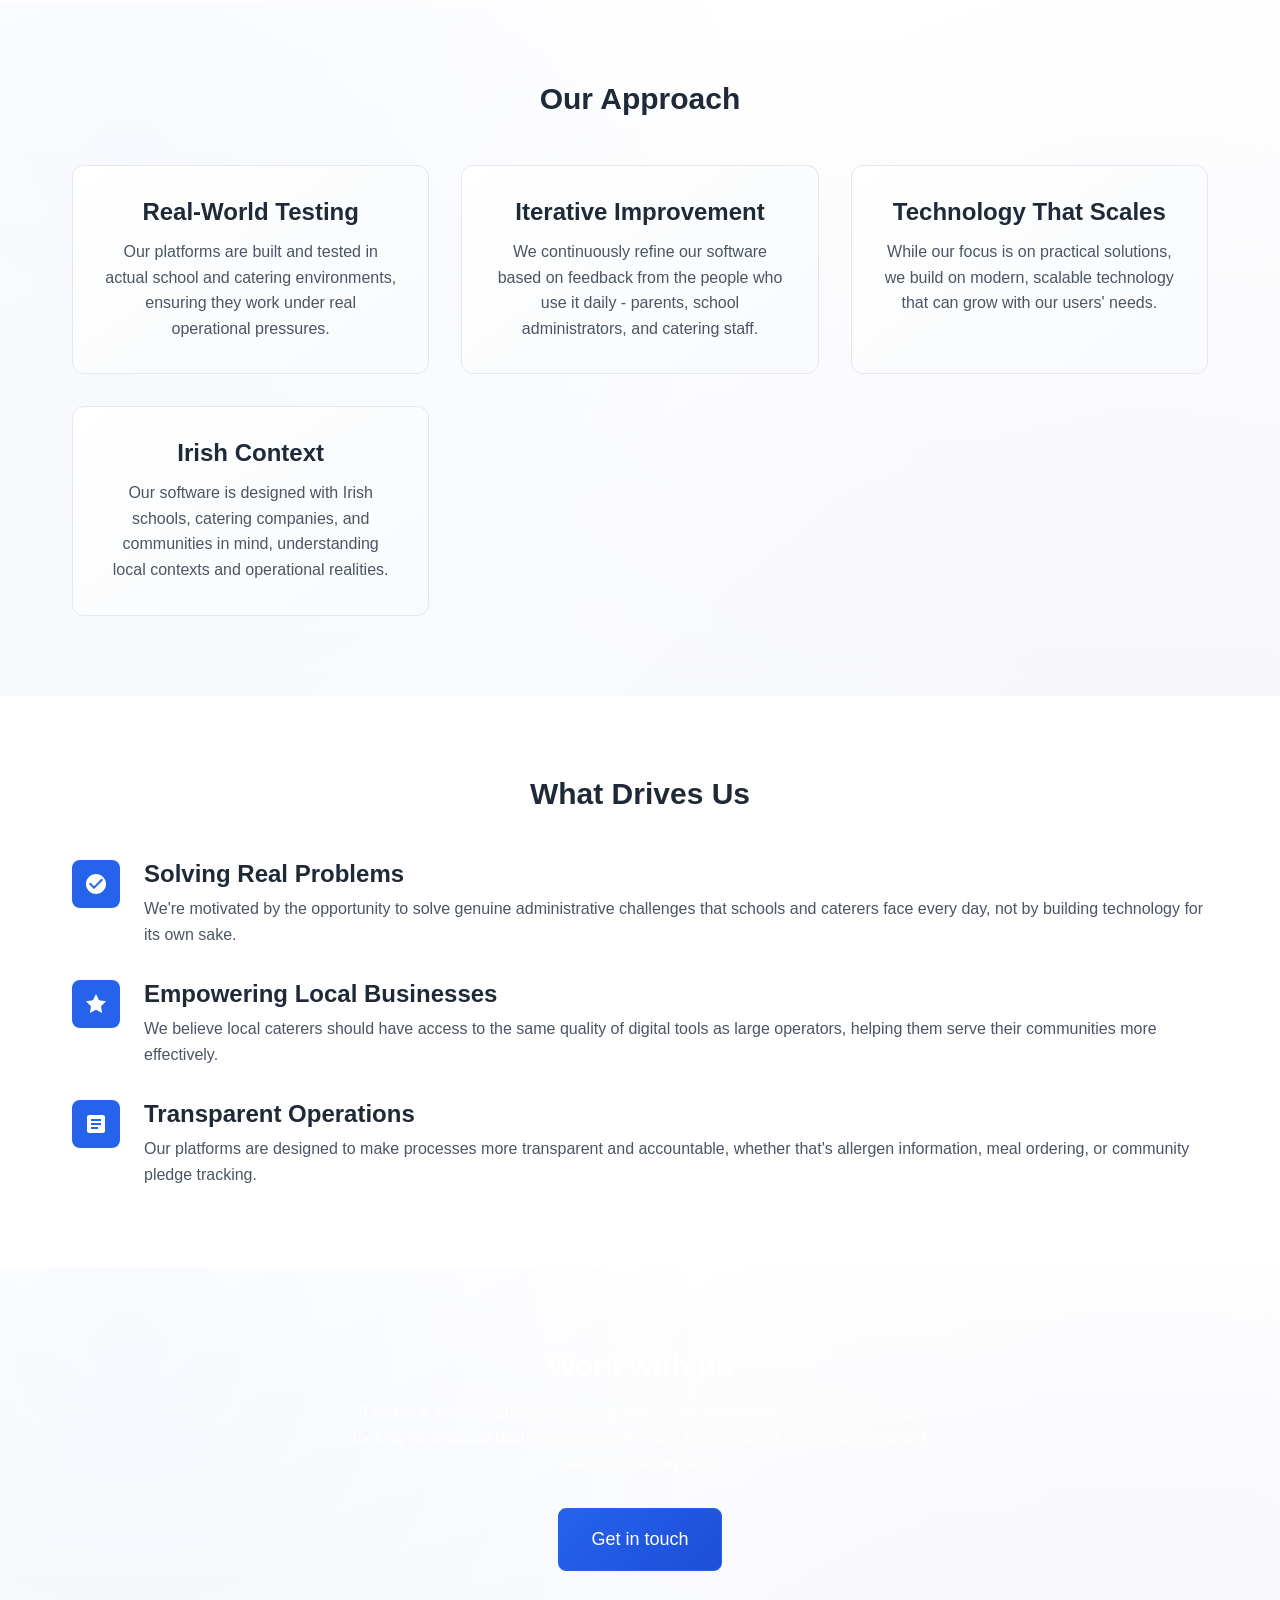
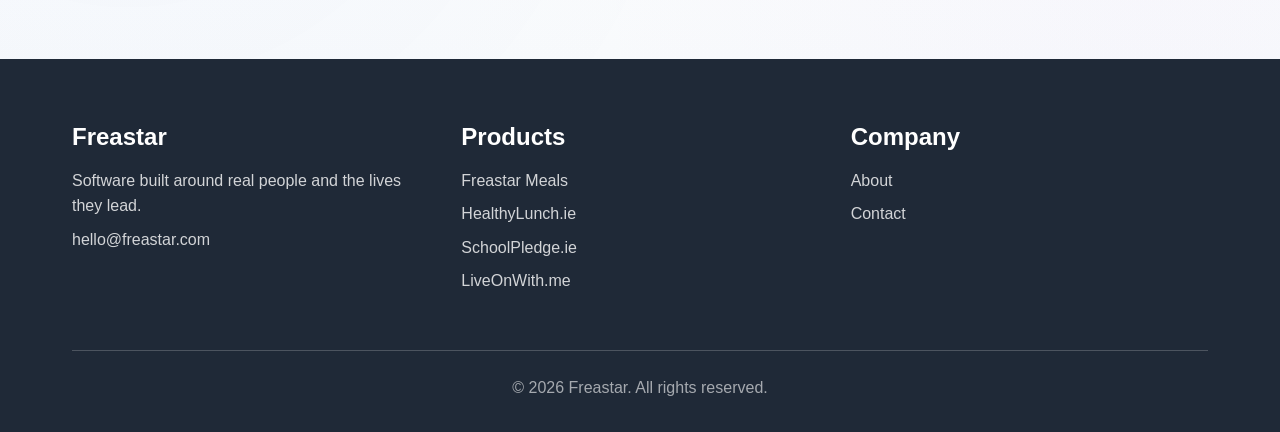
==== commit e3df7235: "Add LiveOnWith.me product and reposition brand around people - Add LiveOnWith.me as a new product (c" ====
--- a/about.html
+++ b/about.html
@@ -4,19 +4,19 @@
     <meta charset="UTF-8">
     <meta name="viewport" content="width=device-width, initial-scale=1.0">
     <title>About - Freastar</title>
-    <meta name="description" content="Learn about Freastar's mission to build practical digital platforms for schools, caterers and communities. Founded from real-world school and catering workflows.">
+    <meta name="description" content="Freastar builds software around real people and the lives they lead &mdash; parents, caterers, schools, communities and families. Founded from real-world workflows, proven at scale across hundreds of schools.">
     <link rel="canonical" href="https://freastar.com/about.html">
-    
+
     <!-- Open Graph -->
     <meta property="og:title" content="About - Freastar">
-    <meta property="og:description" content="Learn about Freastar's mission to build practical digital platforms for schools, caterers and communities.">
+    <meta property="og:description" content="Freastar builds software around real people and the lives they lead &mdash; parents, caterers, schools, communities and families.">
     <meta property="og:type" content="website">
     <meta property="og:url" content="https://freastar.com/about.html">
-    
+
     <!-- Twitter Card -->
     <meta name="twitter:card" content="summary">
     <meta name="twitter:title" content="About - Freastar">
-    <meta name="twitter:description" content="Practical digital platforms for schools, caterers and communities.">
+    <meta name="twitter:description" content="Software built around real people and the lives they lead.">
     
     <!-- Favicons -->
     <link rel="icon" type="image/x-icon" href="favicon.ico">
@@ -55,7 +55,7 @@
         <section class="hero hero--page">
             <div class="container">
                 <h1>About Freastar</h1>
-                <p class="hero__subtitle">Building practical digital platforms that solve real-world problems for schools, caterers and communities.</p>
+                <p class="hero__subtitle">We build software around real people and the lives they lead &mdash; parents, caterers, schools, communities and families.</p>
             </div>
         </section>
 
@@ -93,8 +93,8 @@
                     </div>
                     
                     <div class="mission-card">
-                        <h3>School-First Thinking</h3>
-                        <p>Everything we build starts with understanding how schools actually operate, from meal ordering to community engagement and administrative reporting.</p>
+                        <h3>People-First Thinking</h3>
+                        <p>Everything we build starts with understanding how real people actually live and work &mdash; from a parent ordering lunch, to a caterer running a kitchen, to a family remembering a loved one.</p>
                     </div>
                     
                     <div class="mission-card">
@@ -179,7 +179,7 @@
             <div class="container">
                 <div class="cta__content">
                     <h2>Work with us</h2>
-                    <p>If you're a school, catering company, or community organization looking for practical digital solutions, we'd love to hear about your challenges and see how we can help.</p>
+                    <p>If you're a school, catering company, community organisation or funeral director looking for practical digital solutions, we'd love to hear about your challenges and see how we can help.</p>
                     <a href="contact.html" class="button button--primary button--large">Get in touch</a>
                 </div>
             </div>
@@ -191,7 +191,7 @@
             <div class="footer__content">
                 <div class="footer__section">
                     <h3>Freastar</h3>
-                    <p>Digital platforms for schools, caterers and communities.</p>
+                    <p>Software built around real people and the lives they lead.</p>
                     <p><a href="mailto:hello@freastar.com">hello@freastar.com</a></p>
                 </div>
                 
@@ -201,6 +201,7 @@
                         <li><a href="freastar-meals.html">Freastar Meals</a></li>
                         <li><a href="healthylunch.html">HealthyLunch.ie</a></li>
                         <li><a href="schoolpledge.html">SchoolPledge.ie</a></li>
+                        <li><a href="liveonwithme.html">LiveOnWith.me</a></li>
                     </ul>
                 </div>
                 
